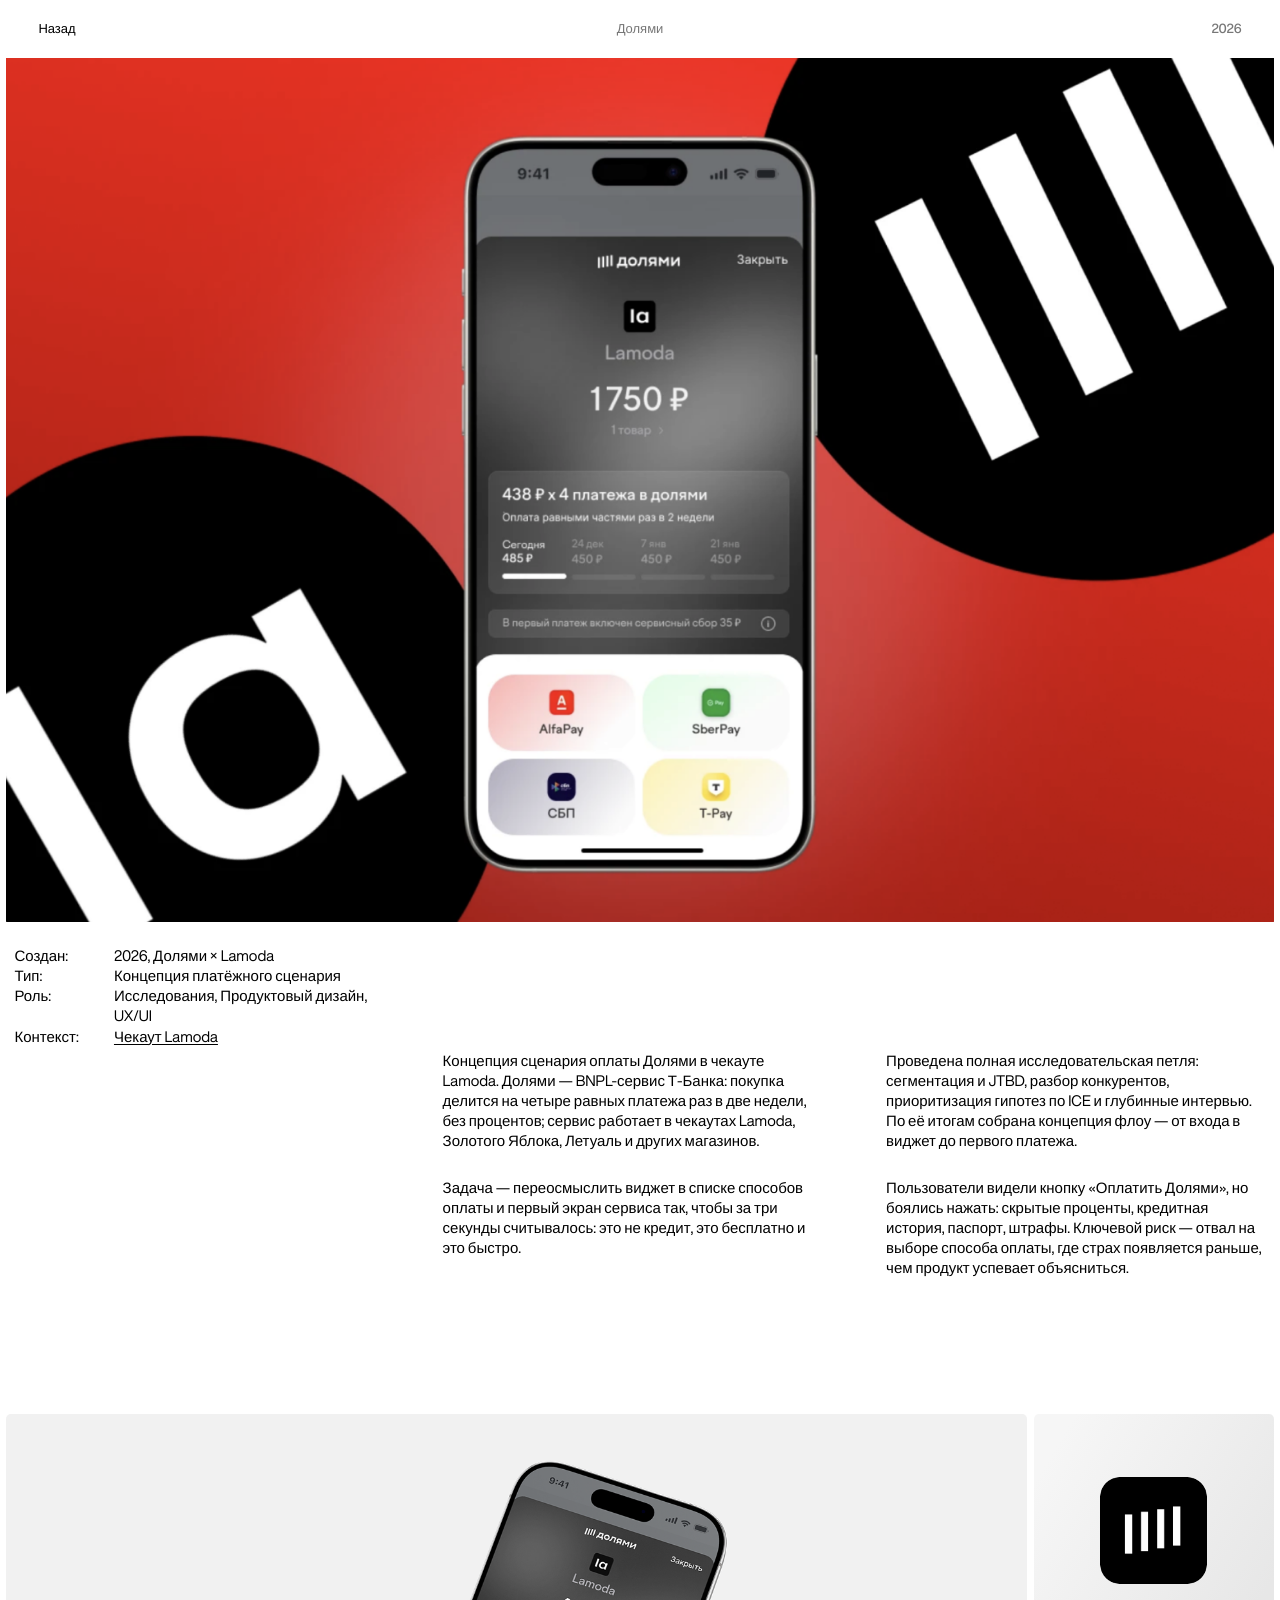
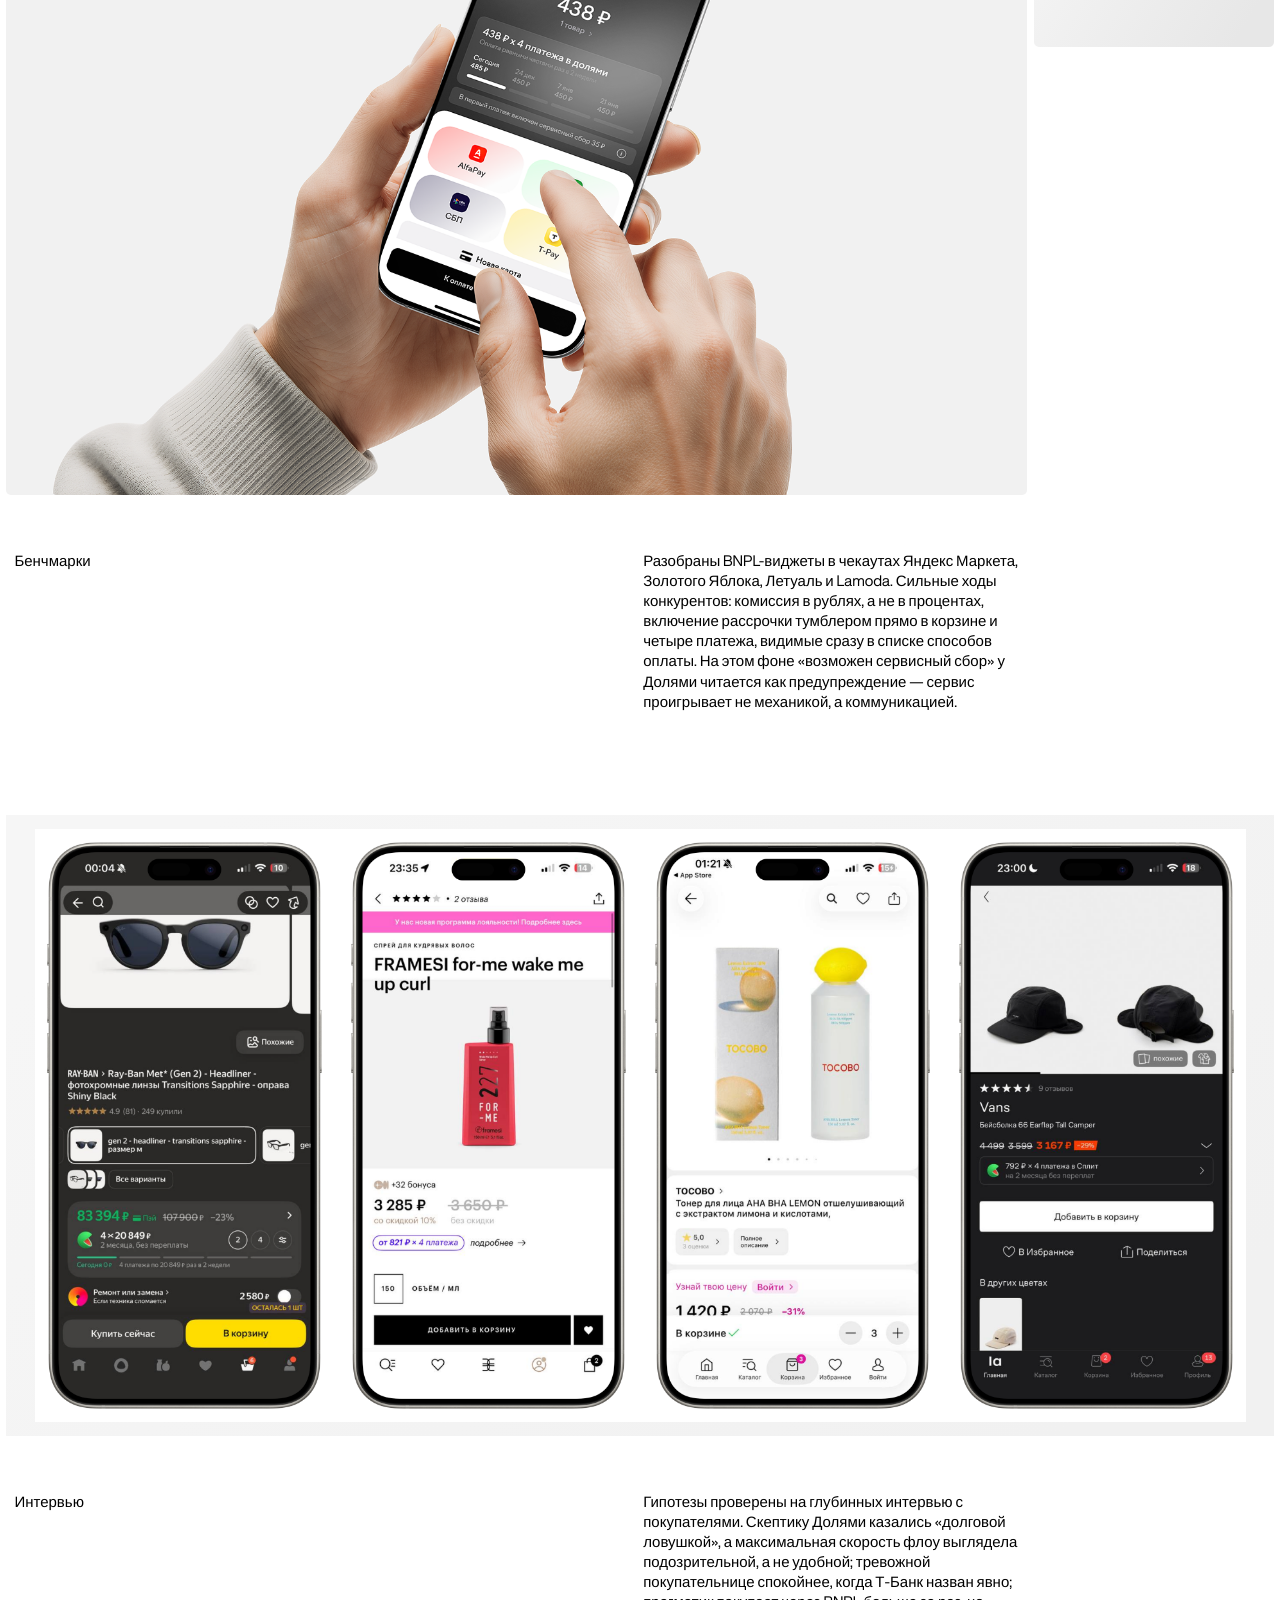
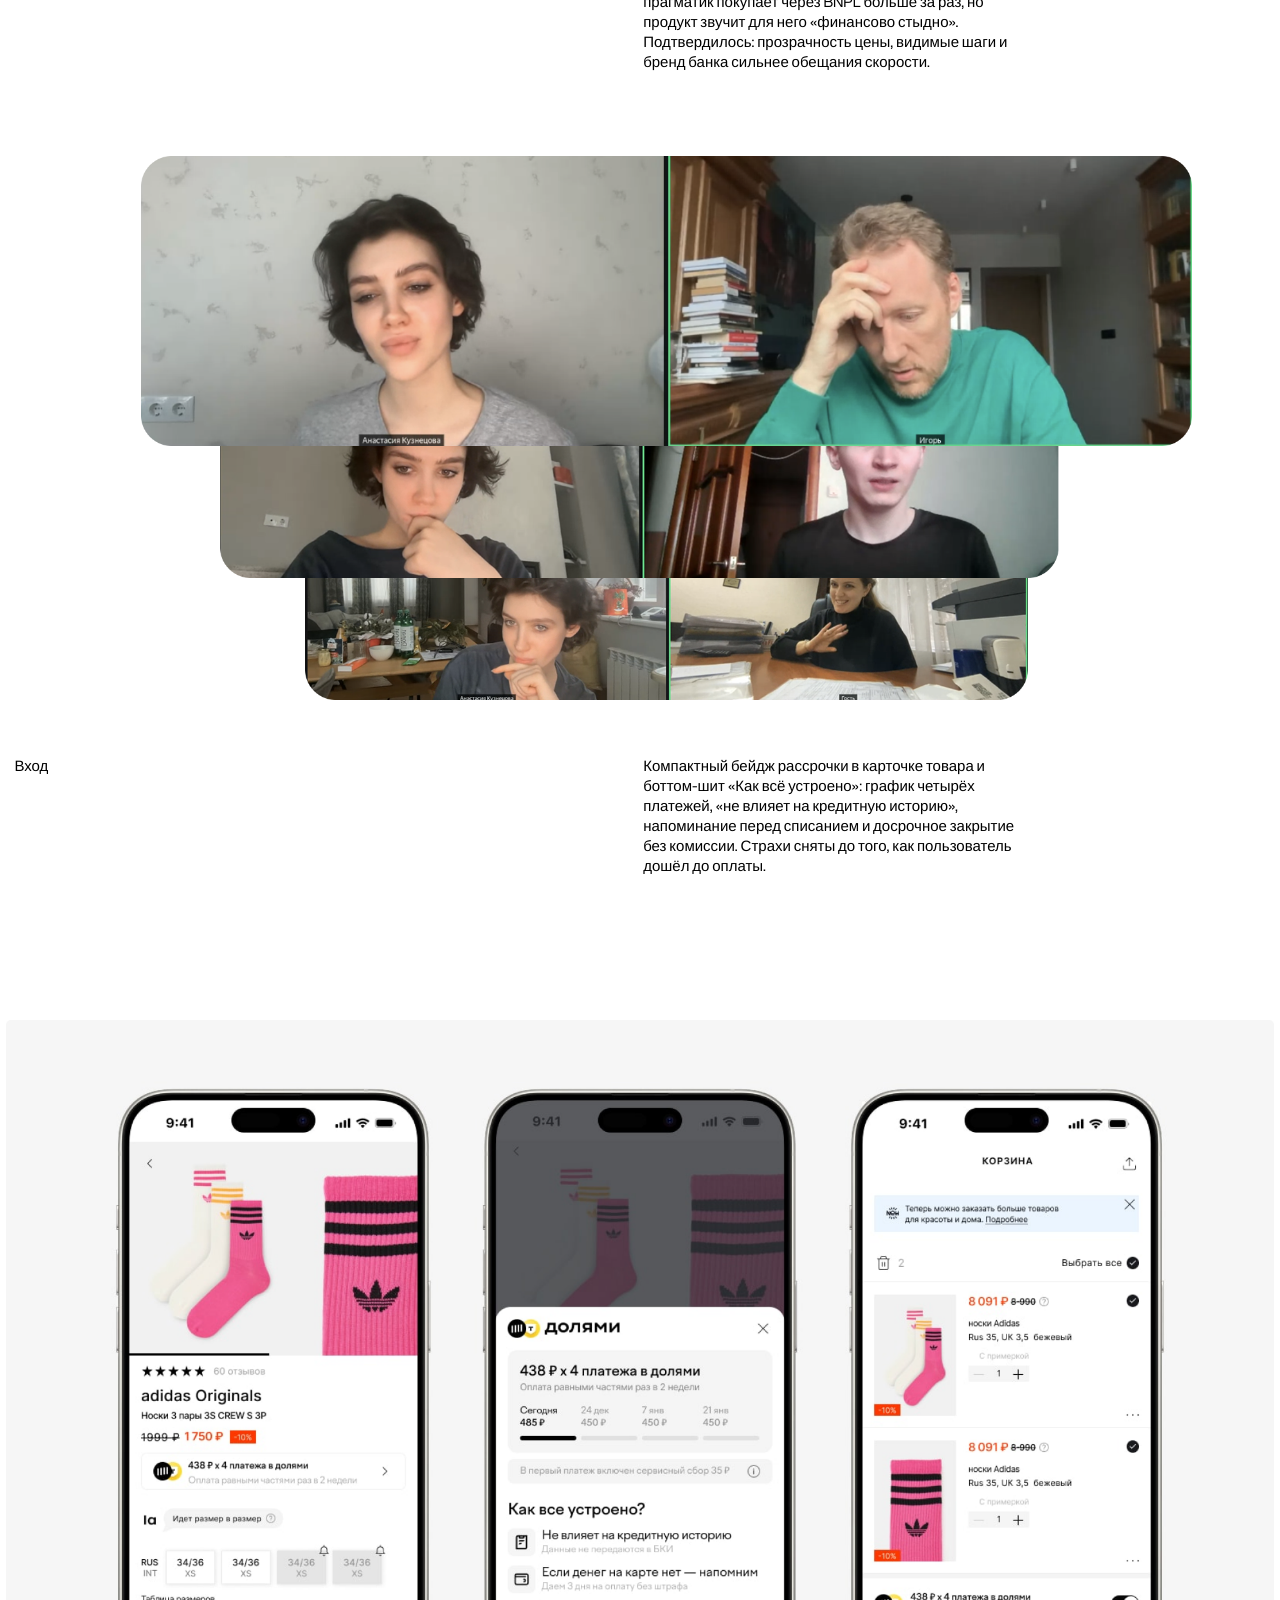
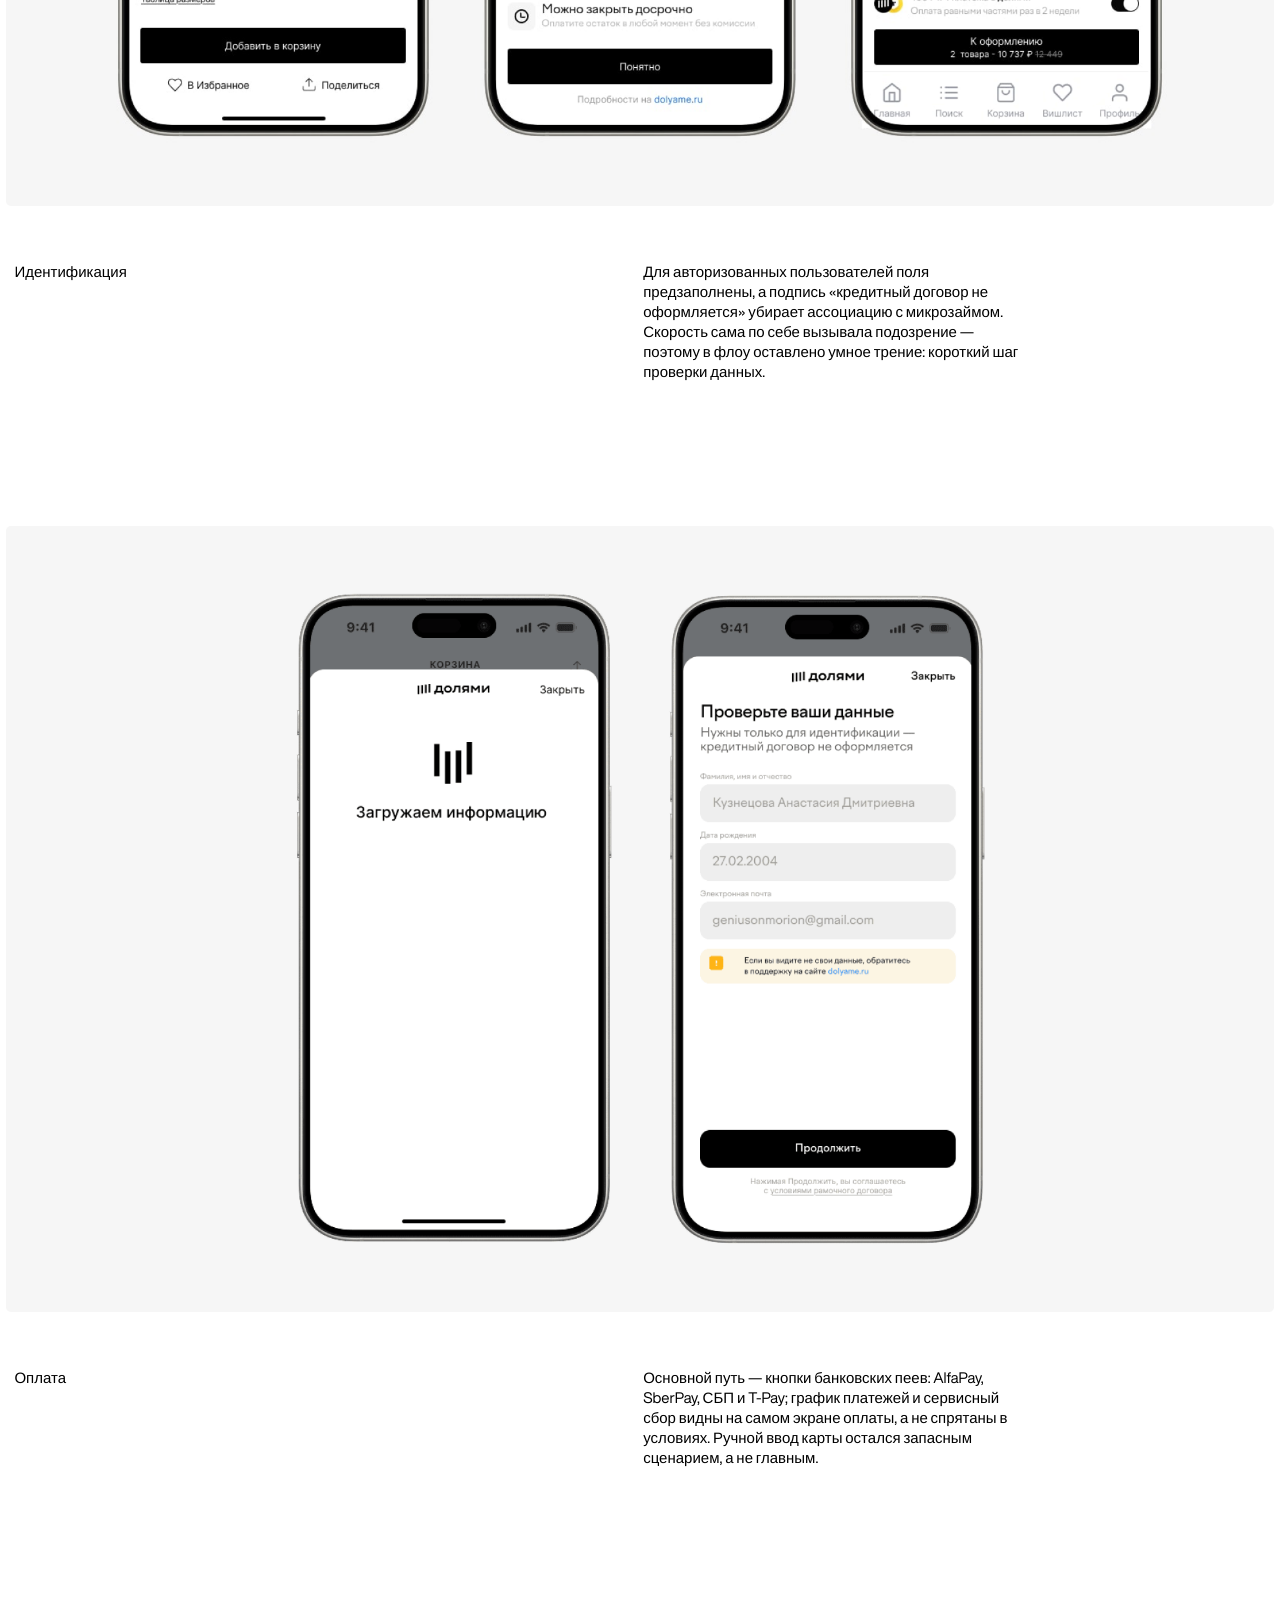
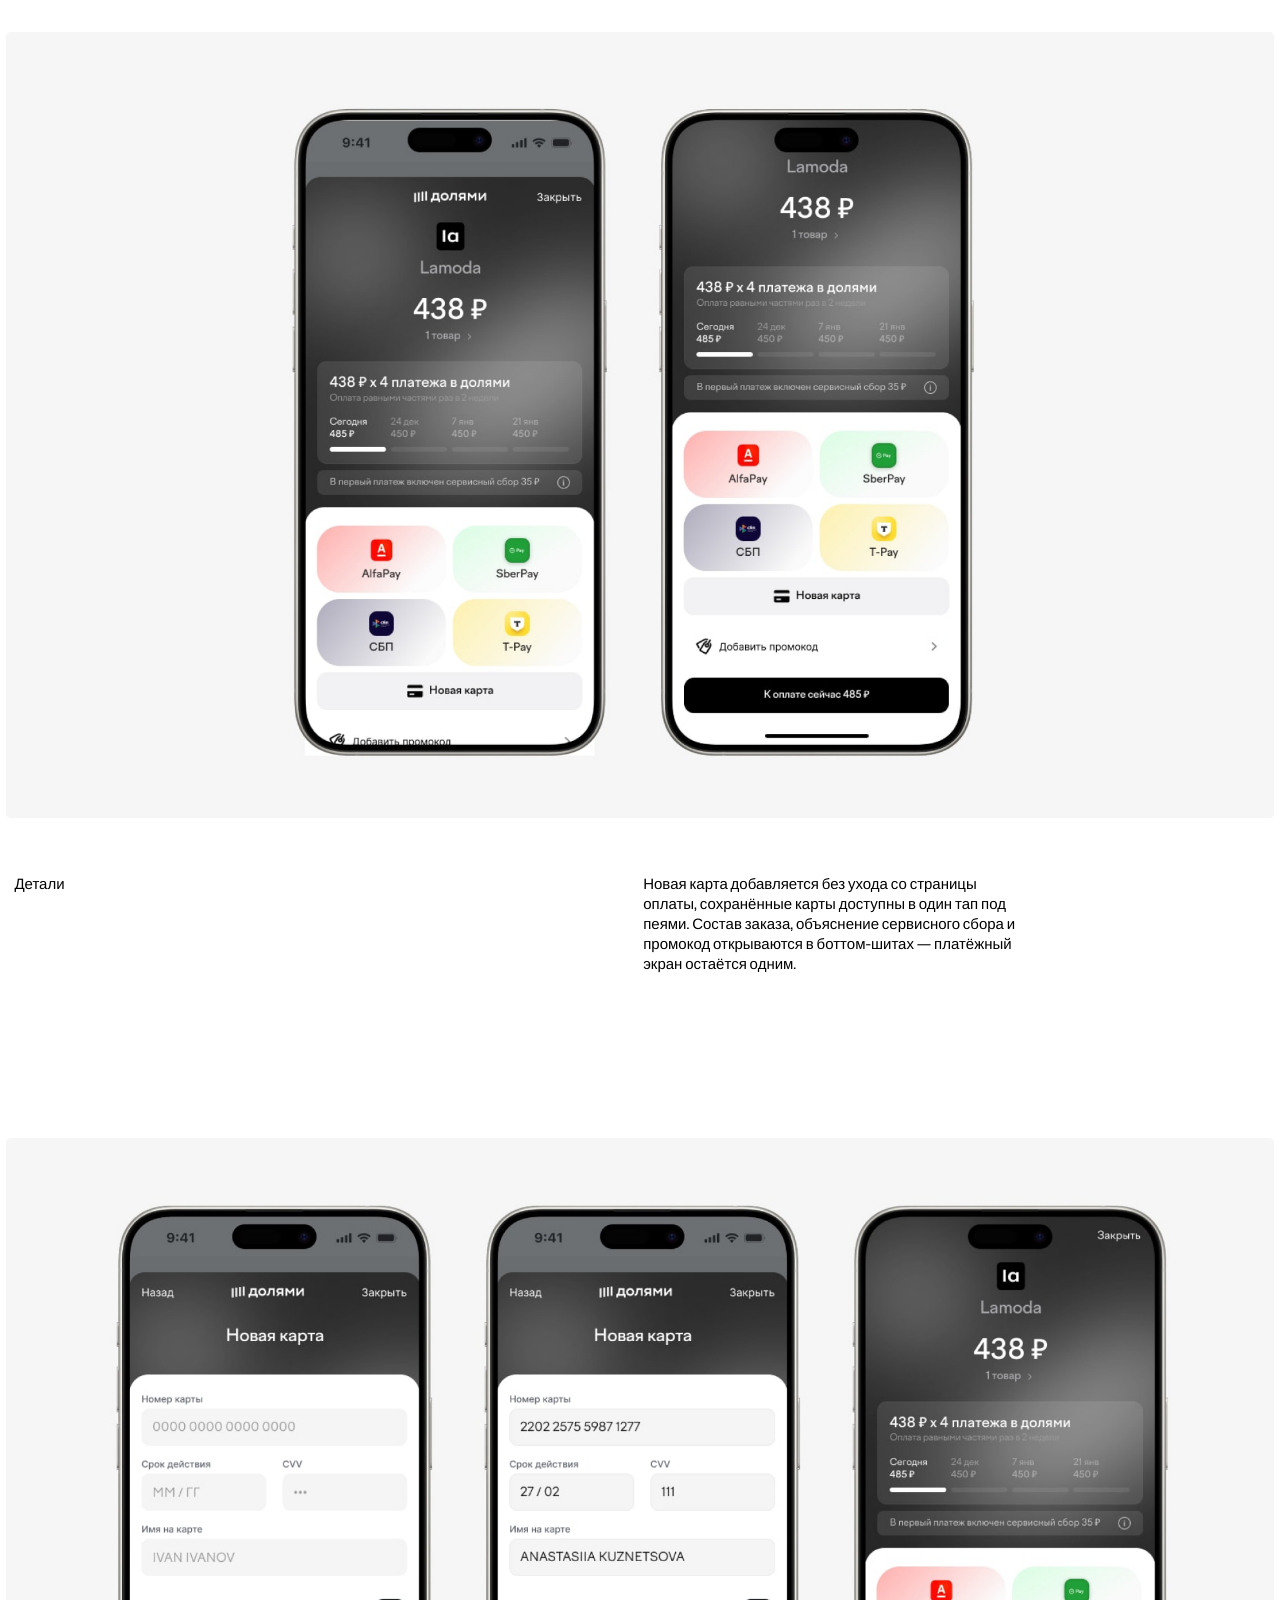
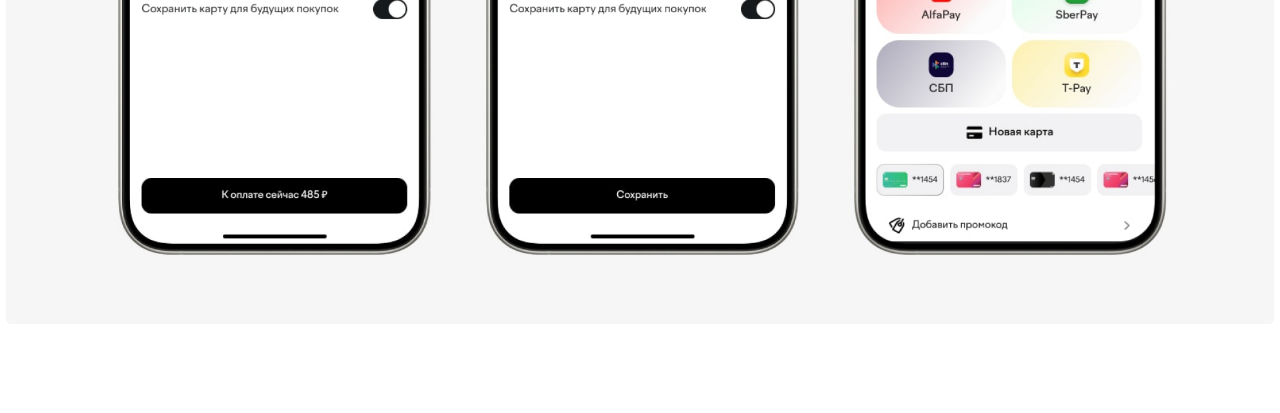
==== cases/dolyami/index.html @ 30868f35 "Add Dolyami x Lamoda case page BNPL payment-flow concept case: hero, intro with research fears, benc" ====
<!doctype html>
<html lang="ru">
  <head>
    <meta charset="UTF-8" />
    <meta name="viewport" content="width=device-width, initial-scale=1.0" />
    <script>
      if (window.self !== window.top) {
        document.documentElement.classList.add("case-embedded");
      }
    </script>
    <meta
      name="description"
      content="Кейс Долями × Lamoda: концепция BNPL-сценария оплаты — от виджета в чекауте до первого платежа."
    />
    <title>Долями - Анастасия Кузнецова</title>
    <link
      rel="icon"
      href="data:image/svg+xml,%3Csvg xmlns='http://www.w3.org/2000/svg' viewBox='0 0 64 64'%3E%3Crect width='64' height='64' rx='14' fill='%23161513'/%3E%3Cpath d='M20 18h24v6H30v8h12v6H30v8h15v6H20z' fill='%23fffaf2'/%3E%3C/svg%3E"
    />
    <link rel="stylesheet" href="../../styles.css?v=dolyami-case" />
  </head>
  <body class="case-page">
    <header class="case-page__header" aria-label="Навигация по кейсу">
      <a class="case-page__back" href="../../">Назад</a>
      <span>Долями</span>
      <span class="case-page__year">2026</span>
    </header>
    <main class="case-study">
      <figure class="case-study__hero case-study__hero--dolyami">
        <img
          src="../../assets/cases/dolyami/hero.png"
          alt="Обложка кейса Долями — экран оплаты Lamoda с графиком из четырёх платежей"
          decoding="async"
        />
      </figure>

      <section class="case-study__intro" aria-label="О проекте">
        <dl class="case-study__facts">
          <div><dt>Создан:</dt><dd>2026, Долями × Lamoda</dd></div>
          <div><dt>Тип:</dt><dd>Концепция платёжного сценария</dd></div>
          <div><dt>Роль:</dt><dd>Исследования, Продуктовый дизайн, UX/UI</dd></div>
          <div>
            <dt>Контекст:</dt>
            <dd>
              <span class="case-study__inline-link">Чекаут Lamoda</span>
            </dd>
          </div>
        </dl>
        <div class="case-study__intro-copy">
          <p>
            Концепция сценария оплаты Долями в чекауте Lamoda. Долями —
            BNPL-сервис Т-Банка: покупка делится на четыре равных платежа
            раз в две недели, без процентов; сервис работает в чекаутах
            Lamoda, Золотого Яблока, Летуаль и других магазинов.
          </p>
          <p>
            Задача — переосмыслить виджет в списке способов оплаты и первый
            экран сервиса так, чтобы за три секунды считывалось: это не
            кредит, это бесплатно и это быстро.
          </p>
        </div>
        <div class="case-study__intro-copy">
          <p>
            Проведена полная исследовательская петля: сегментация и JTBD,
            разбор конкурентов, приоритизация гипотез по ICE и глубинные
            интервью. По её итогам собрана концепция флоу — от входа в
            виджет до первого платежа.
          </p>
          <p>
            Пользователи видели кнопку «Оплатить Долями», но боялись нажать:
            скрытые проценты, кредитная история, паспорт, штрафы. Ключевой
            риск — отвал на выборе способа оплаты, где страх появляется
            раньше, чем продукт успевает объясниться.
          </p>
        </div>
      </section>

      <section class="case-study__product-showcase case-study__product-showcase--dolyami" aria-label="Виджет в использовании">
        <figure class="case-study__media case-study__media--hand-dolyami">
          <img
            src="../../assets/cases/dolyami/hand-mockup.png"
            alt="Виджет Долями на экране смартфона в руке"
            loading="lazy"
            decoding="async"
          />
        </figure>
        <figure class="case-study__app-tile-dolyami">
          <img
            src="../../assets/cases/dolyami/app-icon.png"
            alt="Иконка сервиса Долями"
            loading="lazy"
            decoding="async"
          />
        </figure>
      </section>

      <section class="case-study__process-section" aria-labelledby="benchmarks-title">
        <div class="case-study__process-copy">
          <h2 id="benchmarks-title">Бенчмарки</h2>
          <p>
            Разобраны BNPL-виджеты в чекаутах Яндекс Маркета, Золотого
            Яблока, Летуаль и Lamoda. Сильные ходы конкурентов: комиссия в
            рублях, а не в процентах, включение рассрочки тумблером прямо в
            корзине и четыре платежа, видимые сразу в списке способов
            оплаты. На этом фоне «возможен сервисный сбор» у Долями
            читается как предупреждение — сервис проигрывает не механикой,
            а коммуникацией.
          </p>
        </div>
        <figure class="case-study__benchmark-visual case-study__benchmark-visual--dolyami" aria-label="BNPL-виджеты Яндекс Маркета, Золотого Яблока, Летуаль и Lamoda">
          <img src="../../assets/cases/dolyami/benchmark-phones.png" alt="Четыре смартфона с BNPL-виджетами конкурентов" loading="lazy" decoding="async" />
        </figure>
      </section>

      <section class="case-study__process-section" aria-labelledby="interviews-title">
        <div class="case-study__process-copy">
          <h2 id="interviews-title">Интервью</h2>
          <p>
            Гипотезы проверены на глубинных интервью с покупателями.
            Скептику Долями казались «долговой ловушкой», а максимальная
            скорость флоу выглядела подозрительной, а не удобной; тревожной
            покупательнице спокойнее, когда Т-Банк назван явно; прагматик
            покупает через BNPL больше за раз, но продукт звучит для него
            «финансово стыдно». Подтвердилось: прозрачность цены, видимые
            шаги и бренд банка сильнее обещания скорости.
          </p>
        </div>
        <figure class="case-study__interview-collage" aria-label="Кадры интервью с респондентами">
          <img src="../../assets/cases/dolyami/interview-1.png" alt="Запись интервью с респондентом" loading="lazy" decoding="async" />
          <img src="../../assets/cases/dolyami/interview-2.png" alt="Запись интервью с респондентом" loading="lazy" decoding="async" />
          <img src="../../assets/cases/dolyami/interview-3.png" alt="Запись интервью с респондентом" loading="lazy" decoding="async" />
        </figure>
      </section>

      <section class="case-study__caption" aria-labelledby="entry-title">
        <h2 id="entry-title">Вход</h2>
        <p>
          Компактный бейдж рассрочки в карточке товара и боттом-шит «Как
          всё устроено»: график четырёх платежей, «не влияет на кредитную
          историю», напоминание перед списанием и досрочное закрытие без
          комиссии. Страхи сняты до того, как пользователь дошёл до оплаты.
        </p>
      </section>

      <figure class="case-study__media case-study__media--dolyami-panel">
        <img src="../../assets/cases/dolyami/screen-panel-1.png" alt="Карточка товара с бейджем Долями, боттом-шит с условиями и корзина с тумблером рассрочки" loading="lazy" decoding="async" />
      </figure>

      <section class="case-study__caption" aria-labelledby="identification-title">
        <h2 id="identification-title">Идентификация</h2>
        <p>
          Для авторизованных пользователей поля предзаполнены, а подпись
          «кредитный договор не оформляется» убирает ассоциацию с
          микрозаймом. Скорость сама по себе вызывала подозрение — поэтому
          в флоу оставлено умное трение: короткий шаг проверки данных.
        </p>
      </section>

      <figure class="case-study__media case-study__media--dolyami-panel">
        <img src="../../assets/cases/dolyami/screen-panel-2.png" alt="Экран загрузки и проверка данных с подписью «кредитный договор не оформляется»" loading="lazy" decoding="async" />
      </figure>

      <section class="case-study__caption" aria-labelledby="payment-title">
        <h2 id="payment-title">Оплата</h2>
        <p>
          Основной путь — кнопки банковских пеев: AlfaPay, SberPay, СБП и
          T-Pay; график платежей и сервисный сбор видны на самом экране
          оплаты, а не спрятаны в условиях. Ручной ввод карты остался
          запасным сценарием, а не главным.
        </p>
      </section>

      <figure class="case-study__media case-study__media--dolyami-panel">
        <img src="../../assets/cases/dolyami/screen-panel-3.png" alt="Экран оплаты Долями с графиком платежей и кнопками банковских пеев" loading="lazy" decoding="async" />
      </figure>

      <section class="case-study__caption" aria-labelledby="details-title">
        <h2 id="details-title">Детали</h2>
        <p>
          Новая карта добавляется без ухода со страницы оплаты, сохранённые
          карты доступны в один тап под пеями. Состав заказа, объяснение
          сервисного сбора и промокод открываются в боттом-шитах —
          платёжный экран остаётся одним.
        </p>
      </section>

      <figure class="case-study__media case-study__media--dolyami-panel">
        <img src="../../assets/cases/dolyami/screen-panel-4.png" alt="Форма новой карты и экран оплаты с сохранёнными картами" loading="lazy" decoding="async" />
      </figure>
    </main>
  </body>
</html>
---- styles.css ----
@font-face {
  font-family: "Helvetica Now Display";
  src:
    url("./fonts/helvetica-now/HelveticaNowDisplay-Regular.woff2") format("woff2"),
    url("./fonts/helvetica-now/HelveticaNowDisplay-Regular.woff") format("woff");
  font-weight: 400;
  font-style: normal;
  font-display: swap;
}

@font-face {
  font-family: "Helvetica Now Display";
  src:
    url("./fonts/helvetica-now/HelveticaNowDisplay-Medium.woff2") format("woff2"),
    url("./fonts/helvetica-now/HelveticaNowDisplay-Medium.woff") format("woff");
  font-weight: 500;
  font-style: normal;
  font-display: swap;
}

:root {
  color-scheme: light;
  --page: #fff;
  --paper: #ffffff;
  --ink: #000;
  --muted: #777;
  --quiet: #777;
  --line: #efefef;
  --line-strong: #ddd;
  --soft: #f3f3f3;
  --smoke: rgba(22, 21, 19, 0.08);
  --shadow: 0 24px 80px rgba(28, 25, 20, 0.1);
  --grid-left: clamp(292px, 31vw, 420px);
  --radius: 4px;
  --ease: cubic-bezier(0.25, 0.46, 0.45, 0.94);
  --spring: cubic-bezier(0.34, 1.56, 0.64, 1);
  --font-sans: "Helvetica Now Display", "Helvetica Neue", Helvetica, Arial, sans-serif;
  --font-intro: "Helvetica Now Display", "Helvetica Neue", Helvetica, Arial, sans-serif;
  font-family: var(--font-sans);
}

* {
  box-sizing: border-box;
}

html {
  min-height: 100%;
  width: 100%;
  overflow-x: hidden;
  scroll-behavior: smooth;
}

body {
  width: 100%;
  min-height: 100%;
  margin: 0;
  background: var(--page);
  color: var(--ink);
  font-family: inherit;
  font-size: 12px;
  font-weight: 400;
  line-height: 14px;
  letter-spacing: 0;
  text-rendering: geometricPrecision;
  -webkit-font-smoothing: antialiased;
  -moz-osx-font-smoothing: grayscale;
  overflow-x: hidden;
}

button,
a {
  font: inherit;
  letter-spacing: 0;
}

button {
  padding: 0;
  border: 0;
  background: none;
  color: inherit;
  cursor: pointer;
}

button:focus-visible,
a:focus-visible {
  outline: 2px solid rgba(22, 21, 19, 0.72);
  outline-offset: 3px;
}

a {
  color: inherit;
  text-decoration: none;
}

p,
h1,
h2,
h3 {
  margin: 0;
}

.case-page {
  --case-gap: clamp(4px, 0.5vw, 10px);
  --case-card-gap: clamp(6px, 0.75vw, 15px);
  --case-tight-gap: clamp(8px, 0.52vw, 10px);
  --case-feature-gap: clamp(18px, 1.42vw, 28px);
  --case-copy-width: clamp(360px, 29.65vw, 585px);
  --case-text-space: clamp(56px, 4.36vw, 86px);
  --case-text-min-height: clamp(320px, 21vw, 414px);
  min-height: 100vh;
  background: #fff;
  color: var(--ink);
  font-family: var(--font-sans);
  font-size: clamp(15px, 1.12vw, 22px);
  line-height: 1.34;
}

.case-page__header {
  min-height: 58px;
  display: grid;
  grid-template-columns: 1fr auto 1fr;
  align-items: center;
  position: relative;
  z-index: 5;
  padding: 16px clamp(16px, 3vw, 40px);
  background: rgba(255, 255, 255, 0.94);
  color: var(--muted);
  font-size: 13px;
  font-weight: 500;
}

.case-page__back {
  justify-self: start;
  color: var(--ink);
}

.case-page__back:hover {
  color: var(--muted);
}

.case-page__year {
  justify-self: end;
}

.case-embedded .case-page__header {
  display: none;
}

.case-study {
  width: min(100%, 1972px);
  display: grid;
  gap: 0;
  margin: 0 auto;
  padding: 0 var(--case-gap) clamp(72px, 7vw, 140px);
}

.case-study figure {
  min-width: 0;
  margin: 0;
}

.case-study img {
  width: 100%;
  display: block;
}

.case-study p {
  text-wrap: pretty;
}

.case-study h2 {
  text-wrap: balance;
}

.case-study__hero {
  aspect-ratio: 1972 / 1310;
  overflow: hidden;
  border-radius: 0;
  background: #eeeeed;
}

.case-study__hero img,
.case-study__hero video,
.case-study__media img,
.case-study__media video {
  width: 100%;
  height: 100%;
  display: block;
  object-fit: cover;
}

.case-study__intro {
  min-height: clamp(360px, 28.45vw, 561px);
  display: grid;
  grid-template-columns: minmax(320px, 1fr) repeat(2, minmax(0, var(--case-copy-width)));
  gap: clamp(34px, 5vw, 100px);
  padding: clamp(24px, 1.7vw, 34px) 8px 40px;
}

.case-study__facts {
  margin: 0;
}

.case-study__facts div {
  display: grid;
  grid-template-columns: minmax(76px, 0.72fr) minmax(0, 2.28fr);
  gap: 16px;
}

.case-study__facts dt,
.case-study__facts dd {
  margin: 0;
}

.case-study__inline-link {
  text-decoration: underline;
  text-decoration-thickness: 1px;
  text-underline-offset: 2px;
}

.case-study__intro-copy {
  width: 100%;
  max-width: var(--case-copy-width);
  display: grid;
  align-content: start;
  gap: 26px;
  padding-top: clamp(70px, 8.2vw, 162px);
}

.case-study__product-showcase {
  display: grid;
  grid-template-columns: minmax(0, 1433fr) minmax(240px, 508fr);
  align-items: start;
  gap: var(--case-gap);
  margin-top: clamp(56px, 7.5vw, 148px);
}

.case-study__media {
  overflow: hidden;
  background: #efefef;
}

.case-study__media--product {
  aspect-ratio: 1433 / 945;
  border-radius: 0;
}

.case-study__app-mark {
  aspect-ratio: 508 / 346;
  display: grid;
  place-items: center;
  position: relative;
  overflow: hidden;
  border-radius: 0;
  background: linear-gradient(131deg, #f6f6f6 11%, #e7e7e7 89%);
}

.case-study__app-mark video {
  width: 100%;
  height: 100%;
  display: block;
  position: absolute;
  inset: 0;
  object-fit: cover;
  object-position: center 49%;
}

.case-study__process-copy {
  min-height: var(--case-text-min-height);
  display: grid;
  grid-template-columns: repeat(4, minmax(0, 1fr));
  gap: var(--case-gap);
  padding: var(--case-text-space) 8px;
}

.case-study__process-section--discovery .case-study__process-copy {
  min-height: var(--case-text-min-height);
  padding-block: var(--case-text-space);
}

.case-study__process-copy h2,
.case-study__process-copy p {
  margin: 0;
  font-size: inherit;
  font-weight: 400;
  line-height: inherit;
}

.case-study__process-copy h2 {
  grid-column: 1;
}

.case-study__process-copy p {
  grid-column: 3 / 5;
  width: 100%;
  max-width: var(--case-copy-width);
  padding-top: 0;
}

.case-study__benchmark-visual,
.case-study__discovery-visual {
  aspect-ratio: 1952 / 1009;
  position: relative;
  overflow: hidden;
  border-radius: 0;
  background: linear-gradient(138.48deg, #f6f6f6 10.79%, #f1f1f1 89.21%);
}

.case-study__benchmark-row {
  width: 96.5164%;
  height: 91.3776%;
  display: grid;
  grid-template-columns: repeat(4, minmax(0, 1fr));
  gap: 0.4246%;
  position: absolute;
  top: 4.2616%;
  left: 1.7418%;
}

.case-study__benchmark-phone {
  min-width: 0;
  width: 100%;
  height: 100%;
}

.case-study__benchmark-phone img {
  width: 100%;
  height: 100%;
  display: block;
  object-fit: contain;
}

.case-study__discovery-tile {
  width: var(--tile-w);
  height: var(--tile-h);
  position: absolute;
  top: var(--tile-y);
  left: var(--tile-x);
  overflow: hidden;
  border-radius: 0;
  background: #fff;
}

.case-study__discovery-tile img {
  width: 100%;
  height: 100%;
  display: block;
  object-fit: cover;
}

.case-study__discovery-tile--crop-top img {
  object-position: center top;
}

.case-study__discovery-tile--crop-bottom img {
  object-position: center bottom;
}

.case-study__discovery-tile--listing-top img,
.case-study__discovery-tile--listing-middle img,
.case-study__discovery-tile--listing-bottom img {
  height: auto;
  position: absolute;
  left: 0;
}

.case-study__discovery-tile--listing-top img {
  top: -6.81%;
}

.case-study__discovery-tile--listing-middle img {
  top: -83.16%;
}

.case-study__discovery-tile--listing-bottom img {
  top: -272.21%;
}

.case-study__process-section--discovery + .case-study__story {
  margin-top: 0;
}

.case-study__story {
  min-height: var(--case-text-min-height);
  display: grid;
  grid-template-columns: minmax(0, 1fr) repeat(2, minmax(0, var(--case-copy-width)));
  gap: clamp(34px, 5vw, 100px);
  padding: var(--case-text-space) 8px;
}

.case-study__story h2,
.case-study__caption h2 {
  font-size: inherit;
  font-weight: 400;
  line-height: inherit;
}

.case-study__story p {
  width: 100%;
  max-width: var(--case-copy-width);
  padding-top: 0;
}

.case-study__main-motion {
  aspect-ratio: 1952 / 1060;
  position: relative;
  overflow: hidden;
  border-radius: 0;
  background: linear-gradient(137.08deg, #f7f7f7 10.79%, #eaeaea 89.21%);
}

.case-study__main-motion video {
  width: 69.672%;
  height: 100%;
  display: block;
  position: absolute;
  top: 0;
  left: 50%;
  object-fit: cover;
  object-position: center;
  transform: translateX(-50%);
}

.case-study__main-motion + .case-study__screen-grid {
  margin-top: var(--case-tight-gap);
}

.case-study__screen-grid {
  display: grid;
  grid-template-columns: repeat(3, minmax(0, 1fr));
  gap: var(--case-card-gap);
}

.case-study__screen-card {
  aspect-ratio: 711 / 1109;
  display: grid;
  place-items: center;
  overflow: hidden;
  border-radius: 0;
  background: linear-gradient(110deg, #f6f6f6 11%, #e7e7e7 89%);
}

.case-study__screen-grid--compact .case-study__screen-card {
  aspect-ratio: 711 / 1109;
}

.case-study__screen-card img {
  width: 100%;
  height: 100%;
  object-fit: cover;
}

.case-study__caption {
  min-height: var(--case-text-min-height);
  display: grid;
  grid-template-columns: repeat(4, minmax(0, 1fr));
  gap: var(--case-gap);
  padding: var(--case-text-space) 8px;
}

.case-study__caption h2 {
  grid-column: 1;
}

.case-study__caption p {
  grid-column: 3 / 5;
  align-self: start;
  width: 100%;
  max-width: var(--case-copy-width);
}

.case-study__caption-copy {
  grid-column: 3 / 5;
  align-self: start;
  width: 100%;
  max-width: var(--case-copy-width);
}

.case-study__caption-copy p + p {
  margin-top: 1em;
}

.case-study__split {
  display: grid;
  gap: var(--case-gap);
  align-items: start;
}

.case-study__split--catalog {
  grid-template-columns: minmax(0, 1252fr) minmax(0, 690fr);
}

.case-study__media--navigation {
  aspect-ratio: 1252 / 1246;
}

.case-study__media--portrait {
  aspect-ratio: 690 / 966;
}

.case-study__editorial {
  display: grid;
  grid-template-columns: minmax(0, calc((200% - var(--case-card-gap)) / 3)) minmax(260px, 1fr);
  gap: var(--case-gap);
  align-items: start;
}

.case-study__media--editorial {
  aspect-ratio: 1295 / 810;
}

.case-study__editorial p {
  width: 100%;
  max-width: var(--case-copy-width);
  margin: var(--case-text-space) auto 0;
}

.case-study__media--checkout {
  aspect-ratio: 1952 / 1220;
  background: #efefef;
}

.case-study__media--checkout img {
  object-fit: contain;
  object-position: center bottom;
  padding: clamp(12px, 1.5vw, 30px) 0 0;
}

.case-study__editorial + .case-study__screen-grid {
  margin-top: var(--case-feature-gap);
}

.case-study__media--checkout + .case-study__screen-grid {
  margin-top: var(--case-tight-gap);
}

.case-study__split--research {
  grid-template-columns: minmax(0, 1349fr) minmax(0, 588fr);
}

.case-study__media--research {
  aspect-ratio: 1349 / 1261;
}

.case-study__media--ring {
  aspect-ratio: 588 / 824;
}

.case-study__media--final-photo {
  aspect-ratio: 1952 / 1105;
  border-radius: 0;
}

.case-study__media--final-photo img {
  object-fit: cover;
}

.sber-case__motion {
  aspect-ratio: 1972 / 1110;
  position: relative;
  overflow: hidden;
  background: #000;
}

.sber-case__background {
  width: 100%;
  height: 100%;
  display: block;
  position: absolute;
  inset: 0;
  object-fit: cover;
  background: #000;
}

.sber-case__interface {
  width: 62.88%;
  height: 63.064%;
  display: block;
  position: absolute;
  top: 18.468%;
  left: 18.56%;
  object-fit: cover;
  background: #000;
}

.sber-case .case-study__caption h1 {
  grid-column: 1;
  font-size: inherit;
  font-weight: 400;
  line-height: inherit;
}

.case-study__outro {
  min-height: clamp(600px, 52vw, 1027px);
  display: grid;
  grid-template-columns: repeat(4, minmax(0, 1fr));
  gap: var(--case-gap);
  align-content: start;
  padding: clamp(44px, 4vw, 80px) 8px 80px;
}

.case-study__outro h2 {
  grid-column: 1 / span 2;
  max-width: 1100px;
  font-size: clamp(40px, 4.35vw, 86px);
  font-weight: 400;
  line-height: 1.02;
}

.case-study__outro-copy {
  grid-column: 3;
  width: 100%;
  max-width: var(--case-copy-width);
  display: grid;
  gap: 28px;
  margin-top: clamp(90px, 12vw, 236px);
}

.case-study__outro > p {
  grid-column: 4;
  margin-top: clamp(90px, 12vw, 236px);
}

.profile {
  position: fixed;
  inset: 0 auto 0 0;
  z-index: 2;
  width: var(--grid-left);
  padding: clamp(36px, 7vh, 72px) clamp(28px, 6.2vw, 88px);
  background: linear-gradient(90deg, rgba(255, 255, 255, 0.78), rgba(255, 255, 255, 0.16));
  font-family: -apple-system, BlinkMacSystemFont, sans-serif;
  letter-spacing: -0.01em;
  overflow-x: hidden;
}

.profile__inner {
  max-width: 244px;
  min-height: 100%;
  display: flex;
  flex-direction: column;
}

.line-note {
  width: max-content;
  max-width: 220px;
  margin-bottom: clamp(34px, 8vh, 62px);
  color: var(--muted);
  font-size: 12px;
  font-weight: 400;
  line-height: 1.55;
}

h1 {
  display: grid;
  gap: 0;
  color: var(--ink);
  font-size: 28px;
  font-weight: 600;
  letter-spacing: -0.035em;
  line-height: 1.15;
}

.bio {
  min-width: 0;
  display: grid;
  gap: 22px;
  margin-top: 34px;
  color: var(--muted);
  font-size: 12px;
  font-weight: 400;
  letter-spacing: -0.01em;
  line-height: 1.55;
}

.bio p {
  min-width: 0;
  overflow-wrap: break-word;
}

.bio p:first-child {
  color: #5f5b54;
}

.socials {
  display: grid;
  justify-items: start;
  gap: 10px;
  margin-top: auto;
  padding-top: 44px;
}

.socials a {
  min-height: 38px;
  display: inline-flex;
  align-items: center;
  gap: 0;
  padding: 0 15px;
  border: 0;
  border-radius: 999px;
  background: rgba(255, 255, 255, 0.74);
  color: #24221f;
  font-size: 13px;
  font-weight: 500;
  letter-spacing: -0.01em;
  box-shadow: none;
  transition:
    transform 180ms ease,
    background 180ms ease;
}

.socials a:hover {
  transform: translateY(-1px);
  background: #fff;
}

.icon {
  display: none;
}

.contact {
  display: flex;
  align-items: center;
  gap: 8px;
  margin-top: 25px;
  color: var(--muted);
  font-size: 12px;
  font-weight: 400;
  letter-spacing: -0.01em;
}

.contact a {
  min-width: 0;
  overflow: hidden;
  text-overflow: ellipsis;
}

.copy-email {
  width: 30px;
  height: 30px;
  display: grid;
  place-items: center;
  position: relative;
  flex: 0 0 auto;
  border-radius: 8px;
  background: transparent;
  color: var(--muted);
}

.copy-email:hover {
  background: rgba(255, 255, 255, 0.78);
}

.copy-icon,
.copy-icon::after {
  width: 12px;
  height: 12px;
  display: block;
  border: 1px solid currentColor;
  border-radius: 3px;
}

.copy-icon {
  position: relative;
}

.copy-icon::after {
  content: "";
  position: absolute;
  right: -4px;
  bottom: -4px;
  background: var(--page);
}

.copy-label {
  width: max-content;
  position: absolute;
  left: 50%;
  bottom: calc(100% + 6px);
  padding: 4px 7px;
  border: 1px solid var(--line);
  border-radius: 6px;
  background: #fff;
  color: var(--ink);
  font-size: 10px;
  opacity: 0;
  transform: translate(-50%, 4px);
  transition:
    opacity 160ms ease,
    transform 160ms ease;
}

.copy-email.is-copied .copy-label,
.copy-email:hover .copy-label {
  opacity: 1;
  transform: translate(-50%, 0);
}

.copyright {
  margin-top: 14px;
  color: var(--quiet);
  font-size: 12px;
  font-weight: 400;
  letter-spacing: -0.01em;
}

.work {
  position: relative;
  z-index: 1;
  width: calc(100% - var(--grid-left));
  margin-left: var(--grid-left);
  padding: 8px 8px 96px;
  overflow-x: hidden;
}

.work__header {
  height: 54px;
  display: flex;
  align-items: start;
}

.work__header p {
  color: #34312d;
  font-size: 12px;
}

.view-switch {
  display: inline-flex;
  align-items: flex-start;
  gap: 24px;
  color: var(--ink);
  font-family: -apple-system, BlinkMacSystemFont, sans-serif;
}

.view-switch__button {
  position: relative;
  padding: 0 0 8px;
  background: transparent;
  color: #8a877f;
  font-size: 14px;
  font-weight: 500;
  letter-spacing: -0.01em;
  line-height: 1;
}

.view-switch__button::after {
  content: none;
}

.view-switch__button.is-active::after {
  opacity: 1;
  transform: scaleX(1);
}

.view-switch__button.is-active {
  color: var(--ink);
}

.view-panel[hidden] {
  display: none !important;
}

.case-list {
  display: grid;
  grid-template-columns: repeat(2, minmax(0, 1fr));
  gap: 8px;
}

.work-card {
  display: grid;
  gap: 18px;
  text-align: left;
  background: transparent;
  color: var(--ink);
}

.work-card:nth-child(odd) {
  transform: translateY(-4px);
}

.work-card:nth-child(even) {
  transform: translateY(34px);
}

.work-card:focus-visible {
  outline: 2px solid #1e1c18;
  outline-offset: 8px;
}

.work-card__meta {
  min-height: 48px;
  display: flex;
  justify-content: space-between;
  gap: 18px;
  padding-inline: 14px;
}

.work-card__meta h3 {
  max-width: 240px;
  font-size: 13px;
  font-weight: 620;
  line-height: 1.22;
}

.work-card__meta span {
  color: var(--quiet);
  font-size: 12px;
  white-space: nowrap;
}

.case-card {
  min-width: 0;
  display: grid;
  gap: 12px;
  padding: 0;
  border: 0;
  background: transparent;
  color: var(--ink);
  text-align: left;
}

.case-card:focus-visible {
  border-radius: 10px;
  outline: 2px solid rgba(22, 21, 19, 0.38);
  outline-offset: 8px;
}

.case-card__meta {
  min-height: 42px;
  display: flex;
  align-items: start;
  justify-content: space-between;
  gap: 18px;
  padding-inline: 2px;
}

.case-card__meta h3 {
  max-width: 240px;
  color: var(--ink);
  font-size: 14px;
  font-weight: 680;
  line-height: 1.15;
}

.case-card__meta p {
  margin-top: 4px;
  color: var(--muted);
  font-size: 12px;
}

.case-card__meta span {
  color: var(--quiet);
  font-size: 12px;
  white-space: nowrap;
}

.case-cover {
  width: 100%;
  height: min(calc((100vw - var(--grid-left) - 142px) * 0.6196), calc(100vh - 250px));
  min-height: 420px;
  margin: 0;
  position: relative;
  overflow: hidden;
  border: 0;
  border-radius: 8px;
  background: #f1f0ed;
  box-shadow: none;
  transition:
    transform 220ms ease,
    border-color 220ms ease,
    filter 220ms ease;
}

.case-cover img,
.case-cover video {
  width: 100%;
  height: 100%;
  display: block;
  object-fit: cover;
}

.case-card:hover .case-cover {
  transform: translateY(-5px);
  box-shadow: none;
  filter: saturate(1.02) contrast(1.01);
}

.case {
  --case-radius: var(--radius);
  position: relative;
  display: flex;
  flex-direction: column;
  overflow: visible;
  border-radius: var(--case-radius);
  background: transparent;
  cursor: pointer;
}

.case:first-child {
  grid-column: 1 / -1;
}

.case:focus-visible {
  outline: 1px solid currentColor;
  outline-offset: 5px;
}

.case .gallery {
  width: 100%;
  height: auto;
  min-height: 0;
  aspect-ratio: 1904 / 1292;
  position: relative;
  overflow: hidden;
  border: 0;
  border-radius: 12px;
  outline: 0;
  background: transparent;
  box-shadow: none;
  transition: filter 260ms ease;
}

.case:not(:first-child) .gallery {
  aspect-ratio: 952 / 1292;
}

.gallery-track {
  width: 100%;
  height: 100%;
  display: flex;
  transition: transform 420ms cubic-bezier(0.65, 0.05, 0.36, 1);
  will-change: transform;
}

.slide {
  position: relative;
  flex: 0 0 100%;
  height: 100%;
  overflow: hidden;
  background: #ddd;
}

.slide img,
.slide video {
  position: absolute;
  inset: 0;
  width: 100%;
  height: 100%;
  display: block;
  object-fit: cover;
}

.sber-cover-media {
  position: absolute;
  inset: 0;
  overflow: hidden;
  background: #000;
}

.sber-cover-media > .sber-cover-media__background {
  width: 100%;
  height: 100%;
  display: block;
  position: absolute;
  inset: 0;
  object-fit: cover;
}

.sber-cover-media__stage {
  width: 100%;
  aspect-ratio: 1972 / 1110;
  position: absolute;
  top: 50%;
  left: 0;
  transform: translateY(-50%);
}

.sber-cover-media__stage > .sber-cover-media__interface {
  width: 62.88%;
  height: 63.064%;
  display: block;
  position: absolute;
  top: 18.468%;
  right: auto;
  bottom: auto;
  left: 18.56%;
  object-fit: cover;
  background: #000;
}

.case:first-of-type .slide img,
.case:first-of-type .slide video {
  height: calc(100% + 2px);
}

.case[data-tint="a"] .slide {
  background-image: linear-gradient(135deg, #b89a6b, #4a3a28);
}

.case[data-tint="b"] .slide {
  background-image: linear-gradient(135deg, #8ab0cf, #2a3b55);
}

.case[data-tint="e"] .slide {
  background-image: linear-gradient(135deg, #d9d4c4, #6a665b);
}

.case[data-tint="f"] .slide {
  background-image: linear-gradient(135deg, #a0b0c0, #2a3640);
}

.case-meta {
  position: relative;
  z-index: 1;
  overflow: hidden;
  border-radius: 0 0 var(--case-radius) var(--case-radius);
  background: var(--page);
  padding: 6px 0 0;
}

.case-caption {
  display: none;
  grid-template-columns: minmax(0, 1fr) minmax(0, 1fr);
  gap: 16px;
  position: absolute;
  inset: 0 0 auto;
  z-index: 2;
  align-items: start;
  padding: 14px 18px;
  border-top: 0;
  border-bottom: 0;
  color: var(--ink);
  font-family: -apple-system, BlinkMacSystemFont, sans-serif;
  text-decoration: none;
  pointer-events: none;
}

.case-caption__label {
  color: inherit;
  justify-self: start;
  font-size: 16px;
  font-weight: 560;
  letter-spacing: -0.02em;
  line-height: 1.05;
}

.case-caption__text {
  justify-self: end;
  min-width: 0;
  overflow: visible;
  color: inherit;
  opacity: 0.72;
  font-size: 16px;
  font-weight: 500;
  letter-spacing: -0.01em;
  line-height: 1.05;
  text-align: right;
  text-overflow: clip;
  white-space: normal;
}

.case-caption__arrow {
  display: none;
}

.case:hover .gallery {
  filter: saturate(1.03) contrast(1.01);
}

.grid-case,
.accordion-container {
  display: grid;
  grid-template-columns: repeat(12, 1fr);
  column-gap: 8px;
  padding: 0 12px;
}

.top-bar {
  align-items: start;
  padding-top: 2px;
}

.top-bar.grid-case {
  font-family: var(--font-intro);
}

.top-bar .arrows {
  grid-column: 1 / span 2;
  display: flex;
  align-items: center;
  gap: 8px;
  margin-left: -12px;
}

.arrow,
.read-more {
  width: 22px;
  height: 22px;
  display: inline-flex;
  align-items: center;
  justify-content: center;
  border-radius: var(--radius);
  background: #e9e9e9;
  color: #1a1a1a;
  -webkit-backdrop-filter: blur(23px);
  backdrop-filter: blur(23px);
  transition: background 180ms ease, opacity 180ms ease;
}

.arrow:hover,
.read-more:hover {
  background: #ddd;
}

.arrow svg {
  width: 10px;
  height: 10px;
}

.top-bar .title-and-client {
  grid-column: 3 / span 4;
  display: flex;
  flex-direction: column;
}

.title-and-client .title {
  color: var(--ink);
  font-size: inherit;
  font-weight: 400;
  line-height: inherit;
  white-space: nowrap;
}

.title-and-client .faded {
  margin-top: 0;
  color: var(--muted);
  font-family: var(--font-sans);
  font-size: inherit;
  line-height: inherit;
}

.top-bar .category {
  grid-column: 7 / span 3;
  color: var(--ink);
  font-size: inherit;
  line-height: inherit;
}

.top-bar .year {
  grid-column: 10 / span 3;
  margin-right: -12px;
  color: var(--ink);
  font-size: inherit;
  line-height: inherit;
  text-align: right;
  white-space: nowrap;
}

.accordion-container {
  position: relative;
  padding-top: 0;
}

.accordion {
  grid-column: 3 / span 8;
  overflow: visible;
}

.accordion .content {
  height: 0;
  overflow: hidden;
  transition: height 260ms ease;
}

.accordion .description {
  padding: 0 8px 16px 0;
  color: var(--ink);
  font-size: inherit;
  line-height: inherit;
  column-count: 2;
  column-gap: 16px;
  column-fill: balance;
}

.read-more {
  position: relative;
  grid-column: 3;
  margin: 8px 0 0 -2px;
  overflow: visible;
  color: transparent;
  font-size: 0;
}

.read-more .line {
  position: absolute;
  width: 12px;
  height: 1px;
  background: #1a1a1a;
  transition: transform 220ms ease;
}

.read-more .line:nth-child(2) {
  transform: rotate(90deg);
}

.read-more[aria-expanded="true"] .line:nth-child(2) {
  transform: rotate(0deg);
}

.phone-shell {
  width: min(100%, 342px);
  aspect-ratio: 342 / 608;
  position: relative;
  justify-self: center;
  overflow: hidden;
  border: 1px solid #ebe8e2;
  border-radius: 42px;
  background:
    linear-gradient(180deg, #fff 0%, #faf9f7 100%);
  box-shadow:
    0 22px 70px rgba(31, 27, 20, 0.08),
    inset 0 1px 0 rgba(255, 255, 255, 0.9);
  transition:
    transform 220ms ease,
    box-shadow 220ms ease,
    border-color 220ms ease;
}

.work-card:hover .phone-shell {
  transform: translateY(-5px) scale(1.01);
  border-color: #ded9cf;
  box-shadow:
    0 30px 94px rgba(31, 27, 20, 0.12),
    inset 0 1px 0 rgba(255, 255, 255, 0.9);
}

.phone-screen {
  position: absolute;
  inset: 56px 42px;
  overflow: hidden;
  border: 1px solid #dcd7cf;
  border-radius: 34px;
  background: #f8f7f4;
  box-shadow:
    0 18px 48px rgba(22, 21, 19, 0.08),
    inset 0 0 0 8px #11100f;
}

.phone-screen::before {
  content: "";
  position: absolute;
  top: 12px;
  left: 50%;
  z-index: 8;
  width: 78px;
  height: 22px;
  transform: translateX(-50%);
  border-radius: 999px;
  background: #080807;
}

.mock {
  position: absolute;
  inset: 12px;
  overflow: hidden;
  border-radius: 26px;
  background: var(--mock-bg, #f7f6f2);
}

.mock::after {
  content: "";
  position: absolute;
  inset: 0;
  pointer-events: none;
  background: linear-gradient(180deg, rgba(255, 255, 255, 0.16), transparent 28%);
}

.mock__time {
  position: absolute;
  top: 20px;
  left: 18px;
  z-index: 4;
  font-size: 10px;
  font-weight: 760;
}

.mock__status {
  position: absolute;
  top: 20px;
  right: 18px;
  z-index: 4;
  display: flex;
  gap: 4px;
}

.mock__status span {
  width: 8px;
  height: 5px;
  border-radius: 2px;
  background: currentColor;
  opacity: 0.72;
}

.screen-art {
  position: absolute;
  inset: 54px 16px 18px;
}

.chip {
  display: inline-flex;
  align-items: center;
  justify-content: center;
  min-height: 26px;
  padding: 0 12px;
  border: 1px solid rgba(22, 21, 19, 0.08);
  border-radius: 999px;
  background: rgba(255, 255, 255, 0.78);
  font-size: 10px;
  font-weight: 680;
}

.panel {
  border: 1px solid rgba(22, 21, 19, 0.08);
  border-radius: 8px;
  background: rgba(255, 255, 255, 0.78);
  box-shadow: 0 12px 28px rgba(22, 21, 19, 0.08);
}

.burn {
  --mock-bg: radial-gradient(circle at 50% 70%, #49241d 0, #1d1716 40%, #0b0a09 100%);
  color: #fff8ef;
}

.burn .screen-art {
  display: grid;
  align-content: end;
  gap: 18px;
}

.burn .flame {
  width: 92px;
  height: 118px;
  justify-self: center;
  border-radius: 48% 48% 52% 52%;
  background:
    radial-gradient(circle at 50% 78%, #fff8cf 0 12px, transparent 13px),
    radial-gradient(circle at 58% 50%, #f4a55f 0 25px, transparent 26px),
    linear-gradient(160deg, #e14f35, #6c211a);
  filter: blur(0.1px) drop-shadow(0 18px 38px rgba(224, 70, 44, 0.34));
  animation: floaty 3.4s ease-in-out infinite;
}

.burn .input-row {
  display: grid;
  gap: 8px;
  padding: 12px;
  color: #1e1915;
}

.movie {
  --mock-bg: linear-gradient(180deg, #141515, #070707);
  color: #f7f2ec;
}

.movie .screen-art {
  display: grid;
  grid-template-columns: repeat(3, 62%);
  align-items: center;
  gap: 10px;
  transform: translateX(-54px);
  animation: drift 7s ease-in-out infinite alternate;
}

.poster {
  height: 265px;
  border-radius: 8px;
  background:
    linear-gradient(180deg, transparent, rgba(0, 0, 0, 0.48)),
    var(--poster, linear-gradient(160deg, #d9d1c7, #534c46));
  box-shadow: 0 20px 38px rgba(0, 0, 0, 0.42);
}

.home .screen-art {
  display: grid;
  grid-template-rows: auto auto 1fr;
  gap: 14px;
}

.search {
  height: 38px;
  display: grid;
  place-items: center;
  color: #9b968e;
}

.tabs {
  display: grid;
  grid-template-columns: repeat(3, 1fr);
  gap: 8px;
}

.listing-grid {
  display: grid;
  grid-template-columns: repeat(2, 1fr);
  gap: 10px;
}

.listing {
  min-height: 92px;
  display: grid;
  align-content: end;
  padding: 8px;
  border-radius: 8px;
  background:
    linear-gradient(180deg, transparent 32%, rgba(0, 0, 0, 0.28)),
    var(--listing, linear-gradient(135deg, #d8ddcd, #a48f78));
  color: #fff;
  font-size: 9px;
  font-weight: 720;
}

.food {
  --mock-bg: radial-gradient(circle at 54% 70%, #5c3b1f, #19120f 52%, #080807);
  color: #fff8ef;
}

.food .screen-art {
  display: grid;
  grid-template-rows: 94px 1fr 86px;
  gap: 18px;
}

.widget-grid {
  display: grid;
  grid-template-columns: repeat(2, 1fr);
  gap: 10px;
}

.widget {
  min-height: 70px;
  padding: 10px;
  background: rgba(255, 255, 255, 0.1);
  border-radius: 12px;
  color: #fff;
  font-size: 12px;
  font-weight: 760;
}

.plate {
  width: 118px;
  height: 118px;
  justify-self: center;
  align-self: center;
  border-radius: 999px;
  background:
    radial-gradient(circle at 45% 42%, #f8e8c8 0 16px, transparent 17px),
    radial-gradient(circle at 65% 54%, #e9c074 0 15px, transparent 16px),
    radial-gradient(circle at 54% 64%, #f8f5eb 0 40px, transparent 41px),
    #d9d2c6;
  box-shadow: 0 30px 48px rgba(0, 0, 0, 0.42);
  animation: floaty 4.4s ease-in-out infinite;
}

.food-copy {
  display: grid;
  gap: 4px;
  justify-items: center;
  font-weight: 700;
}

.gif {
  --mock-bg: linear-gradient(180deg, #f6efe8, #ece8df);
}

.gif .screen-art,
.mood .screen-art,
.gift .screen-art {
  display: grid;
  gap: 12px;
  align-content: start;
}

.gif-wall {
  height: 214px;
  display: grid;
  grid-template-columns: repeat(2, 1fr);
  gap: 8px;
}

.gif-tile {
  border-radius: 8px;
  background: var(--tile, linear-gradient(135deg, #f3c7b2, #74675f));
  animation: pulse 2.6s ease-in-out infinite;
}

.mood {
  --mock-bg: linear-gradient(180deg, #eef5f4, #f8f1e7);
}

.mood-card {
  min-height: 172px;
  display: grid;
  align-content: center;
  justify-items: center;
  gap: 14px;
}

.mood-ring {
  width: 124px;
  height: 124px;
  border-radius: 999px;
  background:
    conic-gradient(from 40deg, #6da9a2, #f0c36b, #d76f56, #6da9a2);
  -webkit-mask: radial-gradient(circle, transparent 46px, #000 47px);
  mask: radial-gradient(circle, transparent 46px, #000 47px);
  animation: turn 8s linear infinite;
}

.mission {
  --mock-bg: linear-gradient(180deg, #d8ecda, #8db89a);
}

.mission .screen-art {
  inset: 46px 0 0;
}

.road {
  width: 170px;
  height: 430px;
  position: absolute;
  left: 50%;
  bottom: -50px;
  transform: translateX(-50%);
  clip-path: polygon(38% 0, 62% 0, 88% 100%, 12% 100%);
  background:
    repeating-linear-gradient(180deg, transparent 0 34px, rgba(255, 255, 255, 0.72) 34px 58px, transparent 58px 92px),
    #323231;
}

.car {
  width: 42px;
  height: 68px;
  position: absolute;
  left: 50%;
  bottom: 78px;
  transform: translateX(-50%);
  border-radius: 14px;
  background: #f7cb4f;
  box-shadow: 0 14px 24px rgba(35, 45, 32, 0.28);
  animation: lane 2.8s ease-in-out infinite alternate;
}

.pay {
  --mock-bg: linear-gradient(180deg, #10100f, #22201d);
  color: #fff8ef;
}

.pay .screen-art {
  display: grid;
  align-content: center;
  gap: 16px;
}

.dynamic-island {
  width: 134px;
  min-height: 42px;
  display: grid;
  align-items: center;
  justify-self: center;
  padding: 8px 14px;
  border-radius: 999px;
  background: #050505;
  box-shadow: 0 18px 40px rgba(0, 0, 0, 0.48);
  animation: breathe 2.8s ease-in-out infinite;
}

.card-stack {
  height: 178px;
  position: relative;
}

.pay-card {
  position: absolute;
  inset: 0 18px auto;
  height: 116px;
  padding: 14px;
  border-radius: 12px;
  background: linear-gradient(135deg, #e8ded0, #907f70);
  color: #161513;
  box-shadow: 0 28px 52px rgba(0, 0, 0, 0.32);
}

.pay-card:nth-child(2) {
  top: 46px;
  transform: scale(0.92);
  opacity: 0.6;
}

.dance {
  --mock-bg: radial-gradient(circle at 48% 42%, #3f5d87, #14171c 60%, #050506);
  color: #fff;
}

.dance .screen-art {
  display: grid;
  align-content: end;
  gap: 16px;
}

.album {
  width: 164px;
  height: 164px;
  justify-self: center;
  border-radius: 18px;
  background:
    linear-gradient(135deg, rgba(255, 255, 255, 0.2), transparent),
    repeating-linear-gradient(45deg, #d8eef2 0 12px, #334b6f 12px 24px);
  animation: floaty 3.8s ease-in-out infinite;
}

.equalizer {
  height: 52px;
  display: flex;
  align-items: end;
  justify-content: center;
  gap: 6px;
}

.equalizer span {
  width: 8px;
  border-radius: 999px;
  background: #f8efe3;
  animation: meter 900ms ease-in-out infinite alternate;
}

.equalizer span:nth-child(2) {
  animation-delay: 160ms;
}

.equalizer span:nth-child(3) {
  animation-delay: 320ms;
}

.equalizer span:nth-child(4) {
  animation-delay: 80ms;
}

.sun {
  --mock-bg: linear-gradient(180deg, #ede8dc, #e5b66a 62%, #645342);
}

.sun .screen-art {
  display: grid;
  align-content: center;
  gap: 26px;
}

.sun-core {
  width: 138px;
  height: 138px;
  justify-self: center;
  border-radius: 999px;
  background: radial-gradient(circle, #fff6c8 0 24px, #f2be55 25px 100%);
  box-shadow: 0 0 80px rgba(242, 190, 85, 0.64);
  animation: rise 5s ease-in-out infinite alternate;
}

.slider-line {
  height: 8px;
  border-radius: 999px;
  background: rgba(255, 255, 255, 0.52);
}

.cinema {
  --mock-bg: linear-gradient(180deg, #eee7df, #161513);
  color: #fff8ef;
}

.cinema .screen-art {
  display: grid;
  grid-template-rows: auto 1fr auto;
  gap: 14px;
}

.mood-row {
  display: grid;
  grid-template-columns: repeat(3, 1fr);
  gap: 8px;
}

.face {
  height: 74px;
  display: grid;
  place-items: center;
  border-radius: 8px;
  background: rgba(255, 255, 255, 0.12);
  color: #161513;
  font-size: 24px;
}

.film-card {
  border-radius: 8px;
  background:
    linear-gradient(180deg, transparent, rgba(0, 0, 0, 0.64)),
    linear-gradient(135deg, #d5654d, #473c54);
}

.nudge {
  --mock-bg: #f5f4f0;
}

.nudge .screen-art {
  display: grid;
  grid-template-rows: auto 1fr;
  gap: 14px;
}

.calendar {
  display: grid;
  grid-template-columns: repeat(7, 1fr);
  gap: 5px;
}

.calendar span {
  aspect-ratio: 1;
  display: grid;
  place-items: center;
  border-radius: 8px;
  background: #fff;
  color: var(--muted);
  font-size: 9px;
}

.side-nudge {
  align-self: center;
  padding: 14px;
  transform: translateX(18px);
  border-right: 4px solid #161513;
}

.gift {
  --mock-bg: linear-gradient(180deg, #f7f1ea, #ece6dd);
}

.gift-picks {
  display: grid;
  grid-template-columns: repeat(2, 1fr);
  gap: 10px;
}

.gift-box {
  min-height: 108px;
  display: grid;
  place-items: center;
  border-radius: 8px;
  background: #fff;
}

.gift-box::before {
  content: "";
  width: 56px;
  height: 56px;
  border-radius: 10px;
  background:
    linear-gradient(90deg, transparent 43%, #fff 44% 56%, transparent 57%),
    linear-gradient(#c16555, #c16555);
}

.particle {
  --mock-bg: radial-gradient(circle at 50% 42%, #1b2529, #080909 68%);
  color: #fff8ef;
}

.particle .screen-art {
  display: grid;
  place-items: center;
}

.particle-field {
  width: 174px;
  height: 174px;
  position: relative;
  filter: drop-shadow(0 20px 40px rgba(111, 183, 172, 0.26));
}

.particle-field span {
  width: 10px;
  height: 10px;
  position: absolute;
  left: 50%;
  top: 50%;
  border-radius: 999px;
  background: #b5f0df;
  transform:
    rotate(calc(var(--i) * 18deg))
    translate(calc(26px + (var(--i) % 6) * 9px));
  animation: orbit 5s ease-in-out infinite alternate;
  animation-delay: calc(var(--i) * -90ms);
}

.mentions {
  display: grid;
  gap: 0;
  margin-top: 104px;
  padding-bottom: 18px;
}

.mentions > div {
  margin-bottom: 20px;
}

.mentions__eyebrow {
  color: var(--quiet);
  font-size: 12px;
}

.mentions h2 {
  max-width: 320px;
  margin-top: 4px;
  font-size: clamp(22px, 3vw, 34px);
  line-height: 1.05;
  font-weight: 680;
}

.shots-grid {
  display: grid;
  grid-template-columns: repeat(3, minmax(0, 1fr));
  gap: 8px;
  margin: 0;
  padding: 0;
  background: transparent;
}

.shot-card {
  aspect-ratio: 505 / 748;
  margin: 0;
  overflow: hidden;
  border-radius: 30px;
  background: #fff;
}

.shot-card img {
  width: 100%;
  height: 100%;
  display: block;
  object-fit: contain;
}

.shot-card-phone,
.shot-card-screen {
  display: flex;
  align-items: center;
  justify-content: center;
}

.shot-card-phone img,
.shot-card-screen img {
  width: 92%;
  height: 92%;
}

.shot-card-wide {
  aspect-ratio: 1025 / 748;
  grid-column: span 2;
}

.mentions a {
  min-height: 74px;
  display: grid;
  grid-template-columns: minmax(130px, 0.55fr) minmax(180px, 1fr);
  align-items: center;
  gap: 20px;
  border-top: 1px solid var(--line);
  color: var(--ink);
}

.mentions a:last-child {
  border-bottom: 1px solid var(--line);
}

.mentions strong {
  font-size: 14px;
}

.mentions span {
  color: var(--muted);
  font-size: 13px;
}

.viewer {
  position: fixed;
  inset: 0;
  z-index: 20;
  display: grid;
  place-items: start center;
  background: #050505;
  color: #fffaf2;
  opacity: 0;
  pointer-events: none;
  transform: scale(1.02);
  transition:
    opacity 220ms ease,
    transform 220ms ease;
}

.viewer.is-open {
  opacity: 1;
  pointer-events: auto;
  transform: scale(1);
}

.viewer__stage {
  width: min(88vw, 980px);
  height: calc(100vh - 112px);
  display: grid;
  place-items: start center;
  position: relative;
  overflow: hidden;
  padding-top: clamp(34px, 6vh, 58px);
}

.viewer__stage .phone-shell {
  width: min(340px, 42vw, 56vh);
  box-shadow: 0 34px 120px rgba(255, 255, 255, 0.08);
}

.viewer__stage .phone-screen {
  border-color: rgba(255, 255, 255, 0.14);
}

.viewer.viewer--case {
  place-items: center;
}

.viewer.viewer--case .viewer__stage {
  width: 100vw;
  height: 100vh;
  place-items: center;
  padding: 72px clamp(70px, 7vw, 112px) 96px;
}

.viewer__stage .case-cover {
  width: min(1080px, 82vw);
  max-height: calc(100vh - 178px);
  border-color: rgba(255, 255, 255, 0.12);
  background: #111;
  box-shadow: none;
}

.viewer__stage .case-cover img,
.viewer__stage .case-cover video {
  width: 100%;
  height: 100%;
  display: block;
  object-fit: contain;
  background: #050505;
}

.viewer__close,
.viewer__nav {
  position: fixed;
  z-index: 24;
  display: grid;
  place-items: center;
  border-radius: 999px;
  background: rgba(255, 255, 255, 0.12);
  color: #fffaf2;
  backdrop-filter: blur(18px);
  transition:
    background 160ms ease,
    transform 160ms ease;
}

.viewer__close:hover,
.viewer__nav:hover {
  background: rgba(255, 255, 255, 0.2);
  transform: translateY(-1px);
}

.viewer__close:focus-visible,
.viewer__nav:focus-visible {
  outline-color: rgba(255, 250, 242, 0.82);
}

.viewer__close {
  top: 18px;
  right: 18px;
  width: 42px;
  height: 42px;
}

.viewer__close span,
.viewer__close span::after {
  width: 16px;
  height: 2px;
  display: block;
  border-radius: 999px;
  background: currentColor;
}

.viewer__close span {
  transform: rotate(45deg);
}

.viewer__close span::after {
  content: "";
  transform: rotate(90deg);
}

.viewer__nav {
  top: 50%;
  width: 46px;
  height: 46px;
}

.viewer__nav--prev {
  left: 22px;
}

.viewer__nav--next {
  right: 22px;
}

.viewer__nav span {
  width: 12px;
  height: 12px;
  border-top: 2px solid currentColor;
  border-right: 2px solid currentColor;
}

.viewer__nav--prev span {
  transform: translateX(3px) rotate(-135deg);
}

.viewer__nav--next span {
  transform: translateX(-3px) rotate(45deg);
}

.viewer__meta {
  position: fixed;
  right: 24px;
  bottom: 22px;
  left: 24px;
  z-index: 24;
  display: grid;
  grid-template-columns: auto 1fr auto;
  gap: 18px;
  align-items: end;
  color: rgba(255, 250, 242, 0.72);
  font-size: 12px;
}

.viewer__title {
  color: #fffaf2;
  font-size: clamp(18px, 3vw, 28px);
  font-weight: 680;
  text-align: center;
}

.viewer__hint {
  text-align: right;
}

.case-sheet {
  --case-sheet-top: clamp(8px, 1.25vw, 20px);
  position: fixed;
  inset: 0;
  z-index: 40;
  padding-top: var(--case-sheet-top);
  background: rgba(0, 0, 0, 0.08);
  opacity: 0;
  visibility: hidden;
  pointer-events: none;
  transition:
    opacity 360ms ease,
    visibility 0s linear 720ms;
}

.case-sheet.is-open {
  opacity: 1;
  visibility: visible;
  pointer-events: auto;
  transition-delay: 0s;
}

.case-sheet__surface {
  width: 100%;
  height: calc(100vh - var(--case-sheet-top));
  height: calc(100dvh - var(--case-sheet-top));
  position: relative;
  overflow: hidden;
  border-radius: 20px 20px 0 0;
  background: #fff;
  box-shadow: 0 -18px 54px rgba(0, 0, 0, 0.08);
  opacity: 0;
  transform: translateY(110px) scale(0.965);
  transform-origin: center top;
  transition:
    opacity 420ms ease,
    transform 720ms cubic-bezier(0.22, 1, 0.36, 1);
}

.case-sheet.is-open .case-sheet__surface {
  opacity: 1;
  transform: translateY(0) scale(1);
}

.case-sheet__frame {
  width: 100%;
  height: 100%;
  display: block;
  border: 0;
  background: #fff;
}

.case-sheet__close {
  width: 44px;
  height: 44px;
  display: grid;
  place-items: center;
  position: fixed;
  top: calc(var(--case-sheet-top) + 14px);
  left: 14px;
  z-index: 42;
  border-radius: 999px;
  background: rgba(24, 24, 24, 0.72);
  color: #fff;
  opacity: 0;
  transform: translateY(14px);
  backdrop-filter: blur(18px);
  -webkit-backdrop-filter: blur(18px);
  transition:
    opacity 240ms ease 120ms,
    transform 420ms cubic-bezier(0.22, 1, 0.36, 1) 120ms,
    background 180ms ease;
}

.case-sheet.is-open .case-sheet__close {
  opacity: 1;
  transform: translateY(0);
}

.case-sheet__close:hover {
  background: rgba(0, 0, 0, 0.92);
}

.case-sheet__close span,
.case-sheet__close span::after {
  width: 17px;
  height: 2px;
  display: block;
  border-radius: 999px;
  background: currentColor;
}

.case-sheet__close span {
  transform: rotate(45deg);
}

.case-sheet__close span::after {
  content: "";
  transform: rotate(90deg);
}

.is-locked {
  overflow: hidden;
}

@keyframes floaty {
  0%,
  100% {
    transform: translateY(0);
  }
  50% {
    transform: translateY(-10px);
  }
}

@keyframes drift {
  from {
    transform: translateX(-60px);
  }
  to {
    transform: translateX(-118px);
  }
}

@keyframes pulse {
  0%,
  100% {
    opacity: 0.72;
  }
  50% {
    opacity: 1;
  }
}

@keyframes turn {
  to {
    transform: rotate(360deg);
  }
}

@keyframes lane {
  from {
    transform: translateX(-70%);
  }
  to {
    transform: translateX(-25%);
  }
}

@keyframes breathe {
  0%,
  100% {
    width: 134px;
  }
  50% {
    width: 184px;
  }
}

@keyframes meter {
  from {
    height: 14px;
  }
  to {
    height: 48px;
  }
}

@keyframes rise {
  from {
    transform: translateY(34px);
  }
  to {
    transform: translateY(-26px);
  }
}

@keyframes orbit {
  from {
    opacity: 0.4;
  }
  to {
    opacity: 1;
    transform:
      rotate(calc(var(--i) * 18deg + 20deg))
      translate(calc(42px + (var(--i) % 6) * 9px));
  }
}

@media (prefers-reduced-motion: reduce) {
  *,
  *::before,
  *::after {
    scroll-behavior: auto !important;
    animation-duration: 1ms !important;
    animation-iteration-count: 1 !important;
    transition-duration: 1ms !important;
  }
}

@media (max-width: 980px) {
  body {
    background: var(--page);
  }

  .profile {
    position: relative;
    width: auto;
    padding: 36px 26px 14px;
  }

  .profile__inner {
    max-width: none;
    min-height: 0;
  }

  .line-note {
    margin-bottom: 26px;
  }

  .bio {
    max-width: 540px;
    grid-template-columns: repeat(3, minmax(0, 1fr));
    gap: 16px;
    margin-top: 24px;
  }

  .socials {
    display: flex;
    flex-wrap: wrap;
    margin-top: 26px;
    padding-top: 0;
  }

  .contact {
    margin-top: 18px;
  }

  .work {
    width: auto;
    margin-left: 0;
    padding: 8px 8px 72px;
  }

  .work__header {
    height: 56px;
  }

  .case-list {
    row-gap: 54px;
  }

  .case .gallery {
    height: auto;
    min-height: 0;
    aspect-ratio: 1904 / 1292;
  }

  .case:not(:first-child) .gallery {
    aspect-ratio: 952 / 1292;
  }

  .work-card:nth-child(n) {
    transform: none;
  }

  .case-card__meta {
    min-height: 42px;
  }

  .case-cover {
    height: auto;
    min-height: 0;
    aspect-ratio: 1856 / 1150;
  }

  .shots-grid {
    grid-template-columns: repeat(2, minmax(0, 1fr));
  }

}

@media (max-width: 768px) {
  .case-caption {
    display: grid;
    grid-template-columns: 1fr;
    gap: 4px;
    padding: 12px;
  }

  .case-caption__label {
    margin-bottom: 2px;
    font-size: 14px;
  }

  .case-caption__text {
    justify-self: start;
    font-size: 13px;
    text-align: left;
    white-space: normal;
  }

  .case-caption__arrow {
    flex-shrink: 0;
  }
}

@media (min-width: 700px) and (max-width: 1199px) {
  body {
    font-size: 10px;
    line-height: 12px;
  }

  .grid-case,
  .accordion-container {
    padding-left: 9px;
    padding-right: 9px;
  }

  .top-bar .arrows {
    gap: 4px;
    margin-left: -9px;
  }

  .arrow,
  .read-more {
    width: 14px;
    height: 14px;
  }

  .arrow svg {
    width: 8px;
    height: 8px;
  }

  .read-more .line {
    width: 8px;
  }
}

@media (max-width: 680px) {
  .profile {
    padding-inline: 20px;
  }

  .bio {
    grid-template-columns: 1fr;
  }

  .work {
    padding-inline: 8px;
  }

  .case-list {
    grid-template-columns: 1fr;
    row-gap: 46px;
  }

  .case:not(:first-child) .gallery {
    aspect-ratio: 1904 / 1292;
  }

  .case-meta {
    padding: 0;
  }

  .top-bar.grid-case {
    grid-template-columns: repeat(12, 1fr);
    padding: 8px 0 0;
  }

  .top-bar .arrows {
    display: none;
  }

  .top-bar .title-and-client {
    grid-column: 1 / span 5;
  }

  .top-bar .category {
    display: block;
    grid-column: 6 / span 4;
  }

  .top-bar .year {
    grid-column: 11 / span 2;
    margin-right: 0;
  }

  .accordion-container {
    display: block;
    padding: 0;
  }

  .accordion {
    grid-column: auto;
  }

  .accordion .description {
    display: block;
    column-count: 1;
    padding-right: 0;
  }

  .read-more {
    display: flex;
    margin: 8px 0 0;
  }

  .work-card__meta {
    padding-inline: 4px;
  }

  .case-card__meta {
    padding-inline: 0;
  }

  .case-cover {
    aspect-ratio: 1856 / 1150;
  }

  .phone-shell {
    width: min(100%, 326px);
  }

  .mentions {
    margin-top: 74px;
  }

  .shots-grid {
    grid-template-columns: 1fr;
  }

  .shot-card,
  .shot-card-wide {
    grid-column: auto;
    border-radius: 20px;
  }

  .mentions a {
    grid-template-columns: 1fr;
    gap: 5px;
    align-content: center;
    padding-block: 15px;
  }

  .viewer__stage {
    width: 100vw;
    height: 100vh;
    place-items: center;
    padding: 60px 0 90px;
  }

  .viewer__stage .phone-shell {
    width: min(300px, 82vw, 70vh);
  }

  .viewer.viewer--case .viewer__stage {
    padding: 70px 18px 112px;
  }

  .viewer__stage .case-cover {
    width: min(100%, 94vw);
    max-height: calc(100vh - 210px);
  }

  .viewer__nav {
    top: auto;
    bottom: 82px;
  }

  .viewer__nav--prev {
    left: 20px;
  }

  .viewer__nav--next {
    right: 20px;
  }

  .viewer__meta {
    grid-template-columns: 1fr;
    justify-items: center;
    gap: 5px;
    bottom: 18px;
  }

  .viewer__hint,
  .viewer__title {
    text-align: center;
  }

  .case-sheet {
    --case-sheet-top: 6px;
  }

  .case-sheet__surface {
    border-radius: 12px 12px 0 0;
    transform: translateY(72px) scale(0.98);
  }

  .case-sheet__close {
    width: 40px;
    height: 40px;
    top: 16px;
    left: 10px;
  }
}

@media (min-width: 681px) and (max-height: 760px) {
  .viewer__stage {
    padding-top: 38px;
  }

  .viewer__stage .phone-shell {
    width: min(300px, 36vw);
  }

  .viewer__title {
    font-size: 24px;
  }
}

@media (max-width: 900px) {
  .case-study__intro {
    min-height: 0;
    grid-template-columns: repeat(2, minmax(0, 1fr));
    padding-bottom: 72px;
  }

  .case-study__facts {
    grid-column: 1 / -1;
  }

  .case-study__intro-copy {
    padding-top: 0;
  }

  .case-study__product-showcase {
    grid-template-columns: 1fr;
    margin-top: 36px;
  }

  .case-study__app-mark {
    width: 42%;
    min-width: 280px;
    justify-self: end;
  }

  .case-study__story {
    min-height: 0;
    grid-template-columns: repeat(2, minmax(0, 1fr));
    padding-block: 72px;
  }

  .case-study__story h2 {
    grid-column: 1 / -1;
  }

  .case-study__story p {
    padding-top: 0;
  }

  .case-study__caption {
    min-height: 260px;
    grid-template-columns: repeat(2, minmax(0, 1fr));
  }

  .case-study__caption p,
  .case-study__caption-copy {
    grid-column: 2;
  }

  .case-study__editorial {
    grid-template-columns: minmax(0, 2fr) minmax(220px, 1fr);
  }
}

@media (max-width: 720px) {
  .case-page {
    --case-copy-width: 100%;
    font-size: 16px;
    line-height: 1.35;
  }

  .case-page__header {
    min-height: 52px;
    padding: 14px 12px;
  }

  .case-study {
    padding-inline: 5px;
  }

  .case-study__hero {
    aspect-ratio: 4 / 3;
  }

  .case-study__intro,
  .case-study__story,
  .case-study__caption,
  .case-study__outro {
    grid-template-columns: 1fr;
  }

  .case-study__intro {
    gap: 30px;
    padding: 28px 8px 76px;
  }

  .case-study__facts,
  .case-study__story h2,
  .case-study__caption h2,
  .sber-case .case-study__caption h1,
  .case-study__caption p,
  .case-study__caption-copy,
  .case-study__outro h2,
  .case-study__outro-copy,
  .case-study__outro > p {
    grid-column: 1;
  }

  .case-study__product-showcase {
    margin-top: 0;
  }

  .case-study__app-mark {
    width: 100%;
    min-width: 0;
  }

  .case-study__story {
    gap: 28px;
    padding: 56px 8px;
  }

  .case-study__process-copy,
  .case-study__process-section--discovery .case-study__process-copy {
    min-height: 0;
    grid-template-columns: 1fr;
    gap: 28px;
    padding: 56px 8px;
  }

  .case-study__process-copy h2,
  .case-study__process-copy p {
    grid-column: 1;
    padding-top: 0;
  }

  .case-study__benchmark-visual {
    aspect-ratio: 1 / 1.9;
  }

  .case-study__benchmark-row {
    width: 92%;
    height: 94%;
    grid-template-columns: repeat(2, minmax(0, 1fr));
    grid-template-rows: repeat(2, minmax(0, 1fr));
    gap: 6px;
    top: 3%;
    left: 4%;
  }

  .case-study__benchmark-phone {
    width: auto;
    height: 100%;
    aspect-ratio: 465 / 922;
    justify-self: center;
  }

  .case-study__discovery-visual {
    aspect-ratio: auto;
    display: grid;
    grid-template-columns: repeat(2, minmax(0, 1fr));
    gap: 6px;
    padding: 6px;
  }

  .case-study__discovery-tile {
    width: auto;
    height: auto;
    position: relative;
    inset: auto;
    aspect-ratio: var(--tile-ratio);
  }

  .case-study__discovery-tile--wide {
    grid-column: 1 / -1;
  }

  .case-study__process-section--discovery + .case-study__story {
    margin-top: 0;
  }

  .case-study__main-motion {
    aspect-ratio: 4 / 3;
  }

  .case-study__main-motion video {
    width: 100%;
  }

  .sber-case__motion {
    aspect-ratio: 62 / 35;
  }

  .sber-case__interface {
    width: 100%;
    height: 100%;
    inset: 0;
  }

  .case-study__screen-grid {
    grid-template-columns: 1fr;
    gap: 6px;
  }

  .case-study__screen-card,
  .case-study__screen-grid--compact .case-study__screen-card {
    aspect-ratio: 711 / 1109;
  }

  .case-study__screen-card img {
    width: 100%;
    height: 100%;
  }

  .case-study__caption {
    min-height: 0;
    gap: 28px;
    padding: 56px 8px;
  }

  .case-study__caption p {
    align-self: start;
  }

  .case-study__split--catalog,
  .case-study__split--research,
  .case-study__editorial {
    grid-template-columns: 1fr;
  }

  .case-study__editorial p {
    margin: 0;
    padding: 56px 8px 76px;
  }

  .case-study__outro {
    min-height: 0;
    gap: 34px;
    padding: 64px 8px 96px;
  }

  .case-study__outro h2 {
    font-size: clamp(34px, 10vw, 56px);
  }

  .case-study__outro-copy,
  .case-study__outro > p {
    margin-top: 0;
  }
}

.case-study__hero--dolyami {
  aspect-ratio: 1968 / 1342;
}

.case-study__product-showcase--dolyami {
  grid-template-columns: minmax(0, 1593fr) minmax(240px, 371fr);
}

.case-study__media--hand-dolyami {
  aspect-ratio: 1592 / 1062;
  border-radius: 5px;
}

.case-study__app-tile-dolyami {
  aspect-ratio: 356 / 346;
  display: grid;
  place-items: center;
  overflow: hidden;
  border-radius: 5px;
  background: linear-gradient(121deg, #f6f6f6 10.79%, #e7e7e7 89.21%);
}

.case-study__app-tile-dolyami img {
  width: 44.4%;
  border-radius: 18%;
}

.case-study__benchmark-visual--dolyami {
  aspect-ratio: 1972 / 966;
}

.case-study__benchmark-visual--dolyami img {
  position: absolute;
  top: 2.28%;
  left: 2.28%;
  width: 95.54%;
  height: 95.45%;
  object-fit: contain;
}

.case-study__interview-collage {
  aspect-ratio: 1972 / 847;
  position: relative;
}

.case-study__interview-collage img {
  position: absolute;
  height: auto;
}

.case-study__interview-collage img:nth-of-type(1) {
  top: 0;
  left: 10.6%;
  width: 82.96%;
  z-index: 3;
}

.case-study__interview-collage img:nth-of-type(2) {
  top: 35.54%;
  left: 16.89%;
  width: 66.2%;
  z-index: 2;
}

.case-study__interview-collage img:nth-of-type(3) {
  top: 63.64%;
  left: 23.53%;
  width: 57.1%;
  z-index: 1;
}

.case-study__media--dolyami-panel {
  aspect-ratio: 1972 / 1223;
  border-radius: 5px;
}

@media (max-width: 780px) {
  .case-study__hero--dolyami {
    aspect-ratio: 4 / 3;
  }

  .case-study__product-showcase--dolyami {
    grid-template-columns: 1fr;
  }

  .case-study__app-tile-dolyami {
    width: 42%;
    min-width: 280px;
    justify-self: end;
  }
}
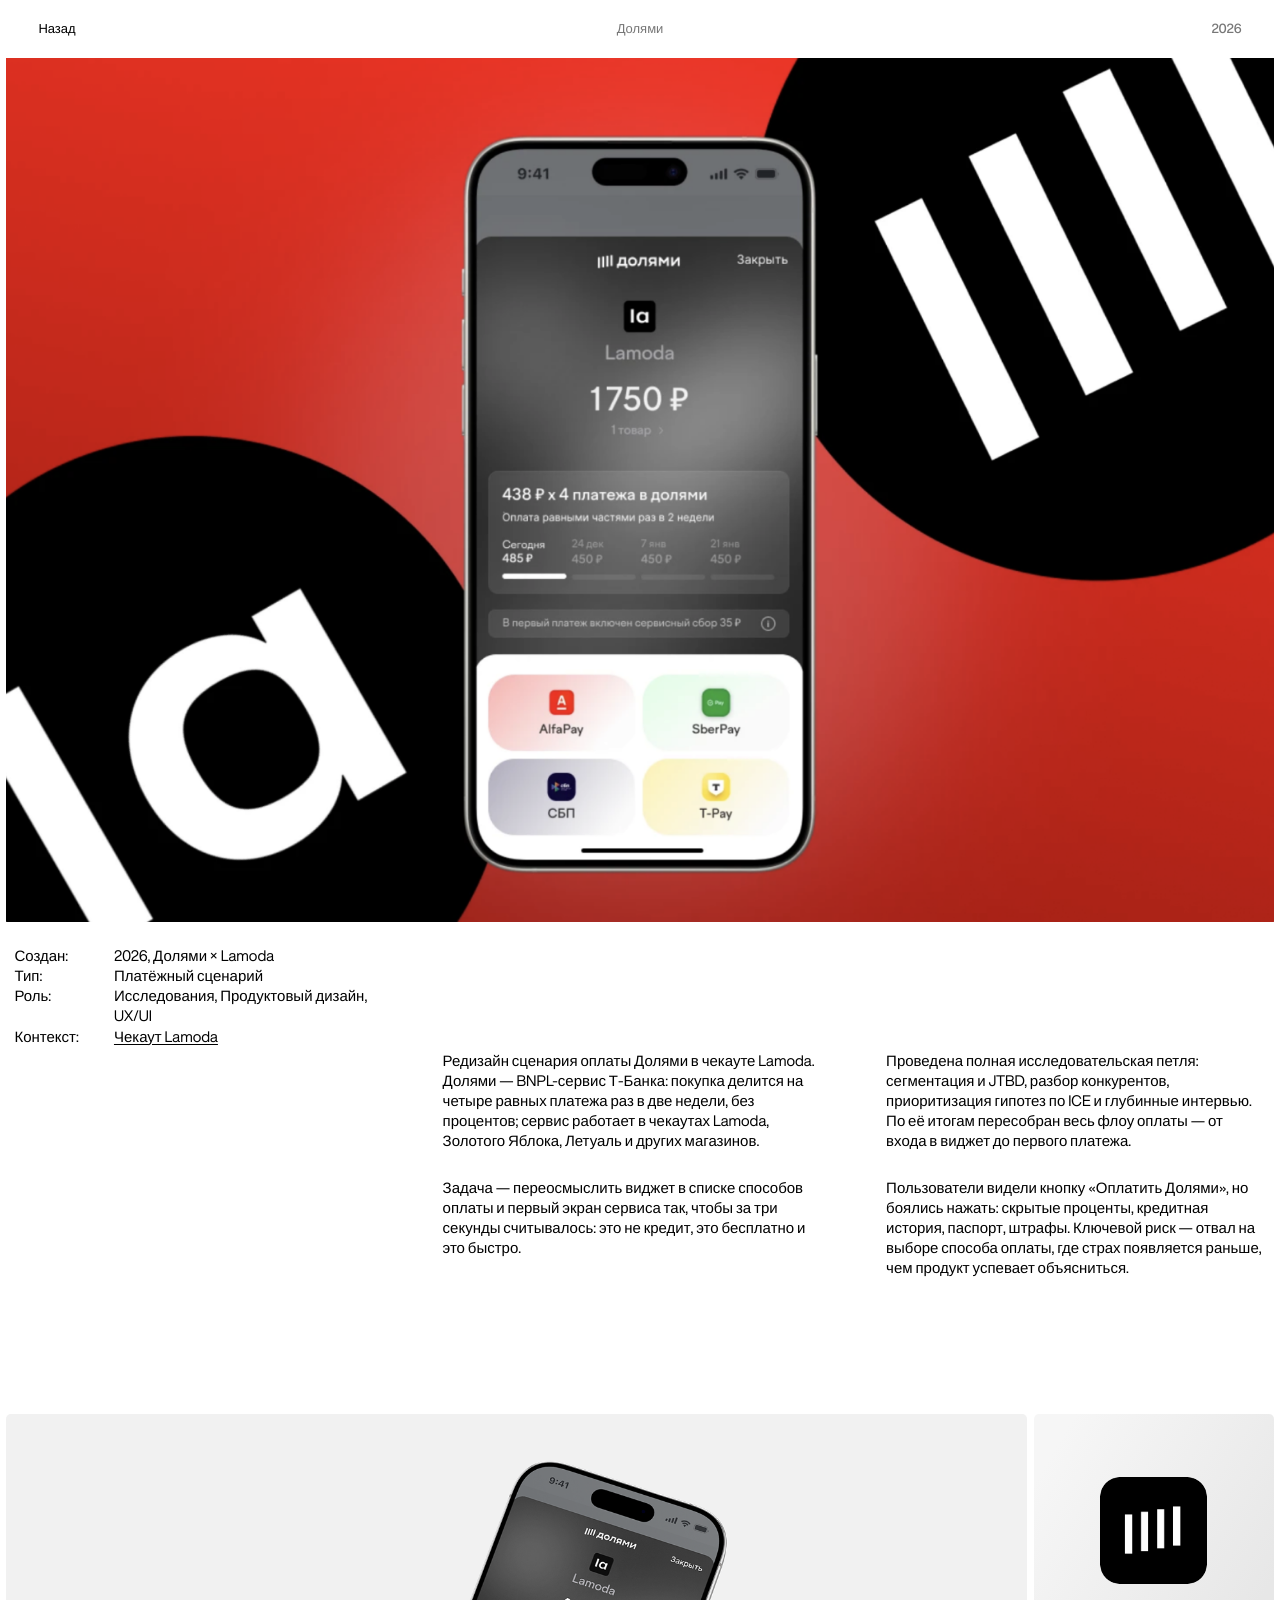
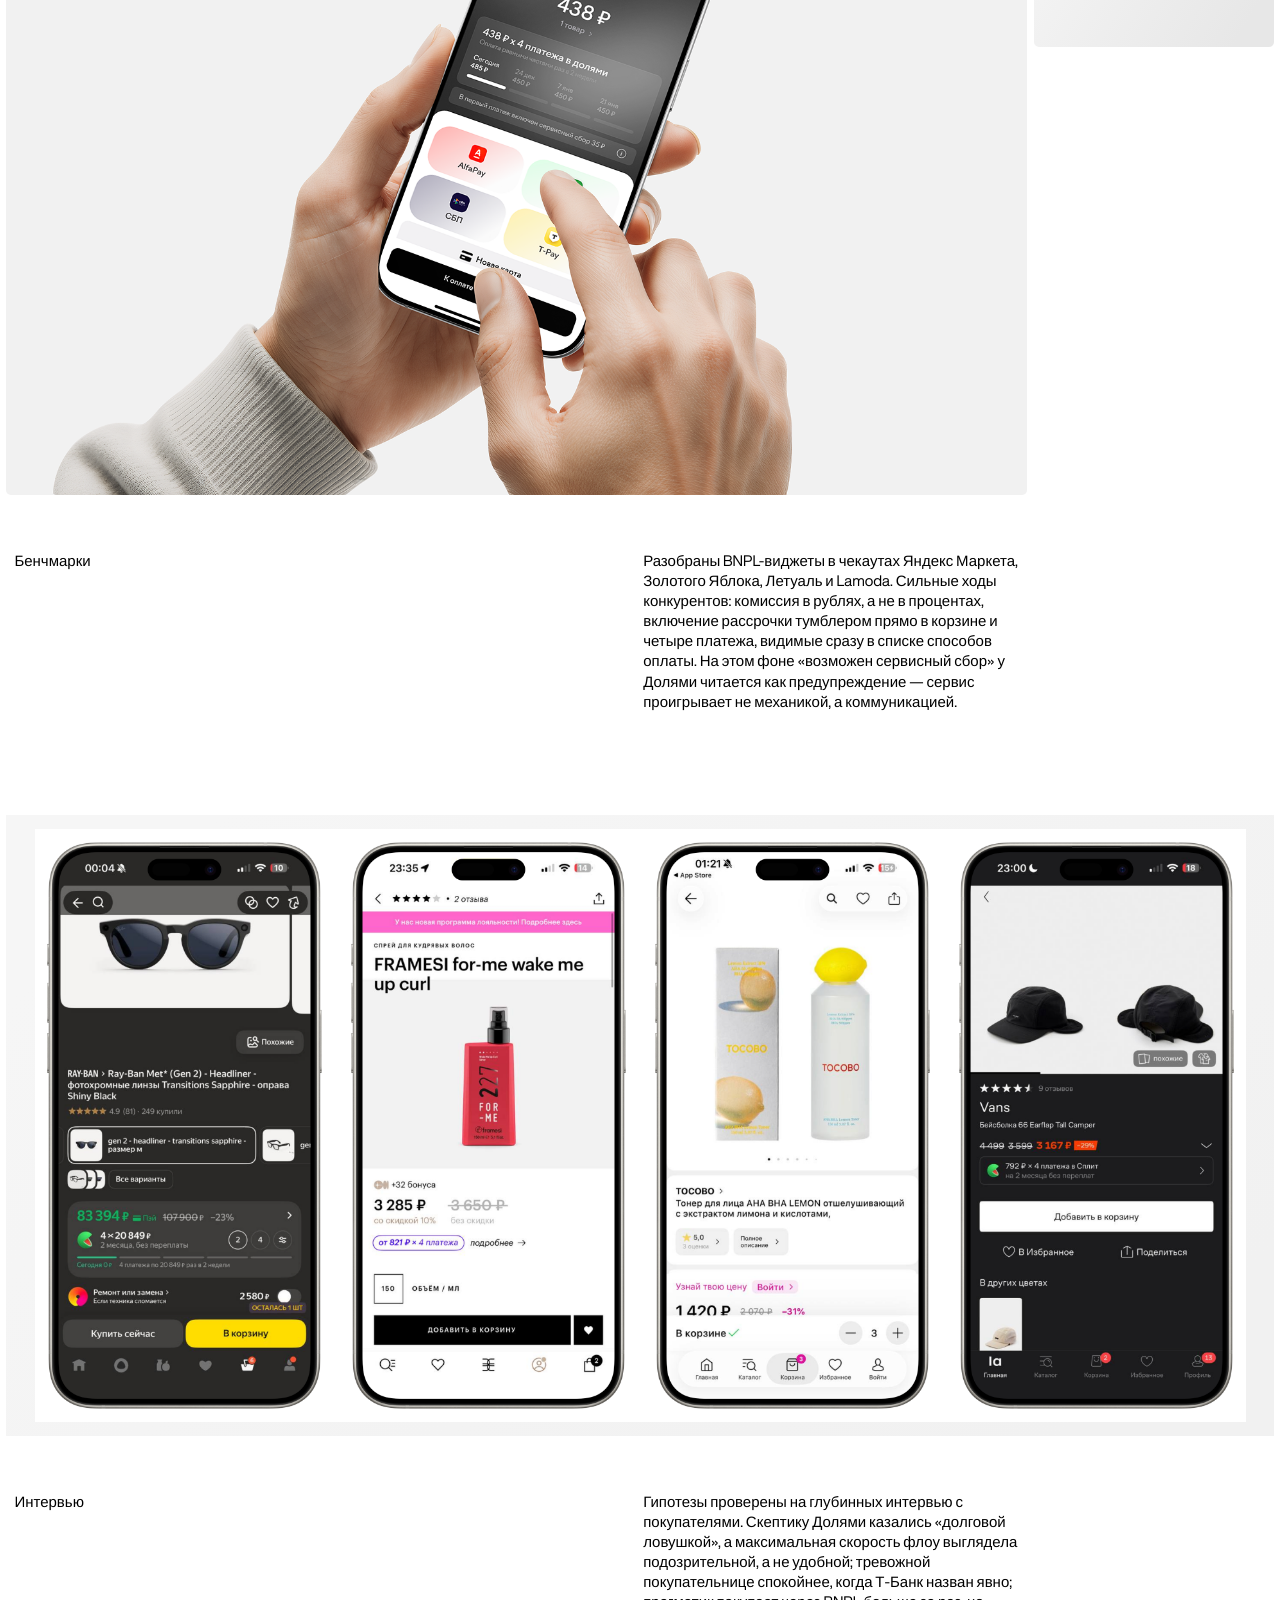
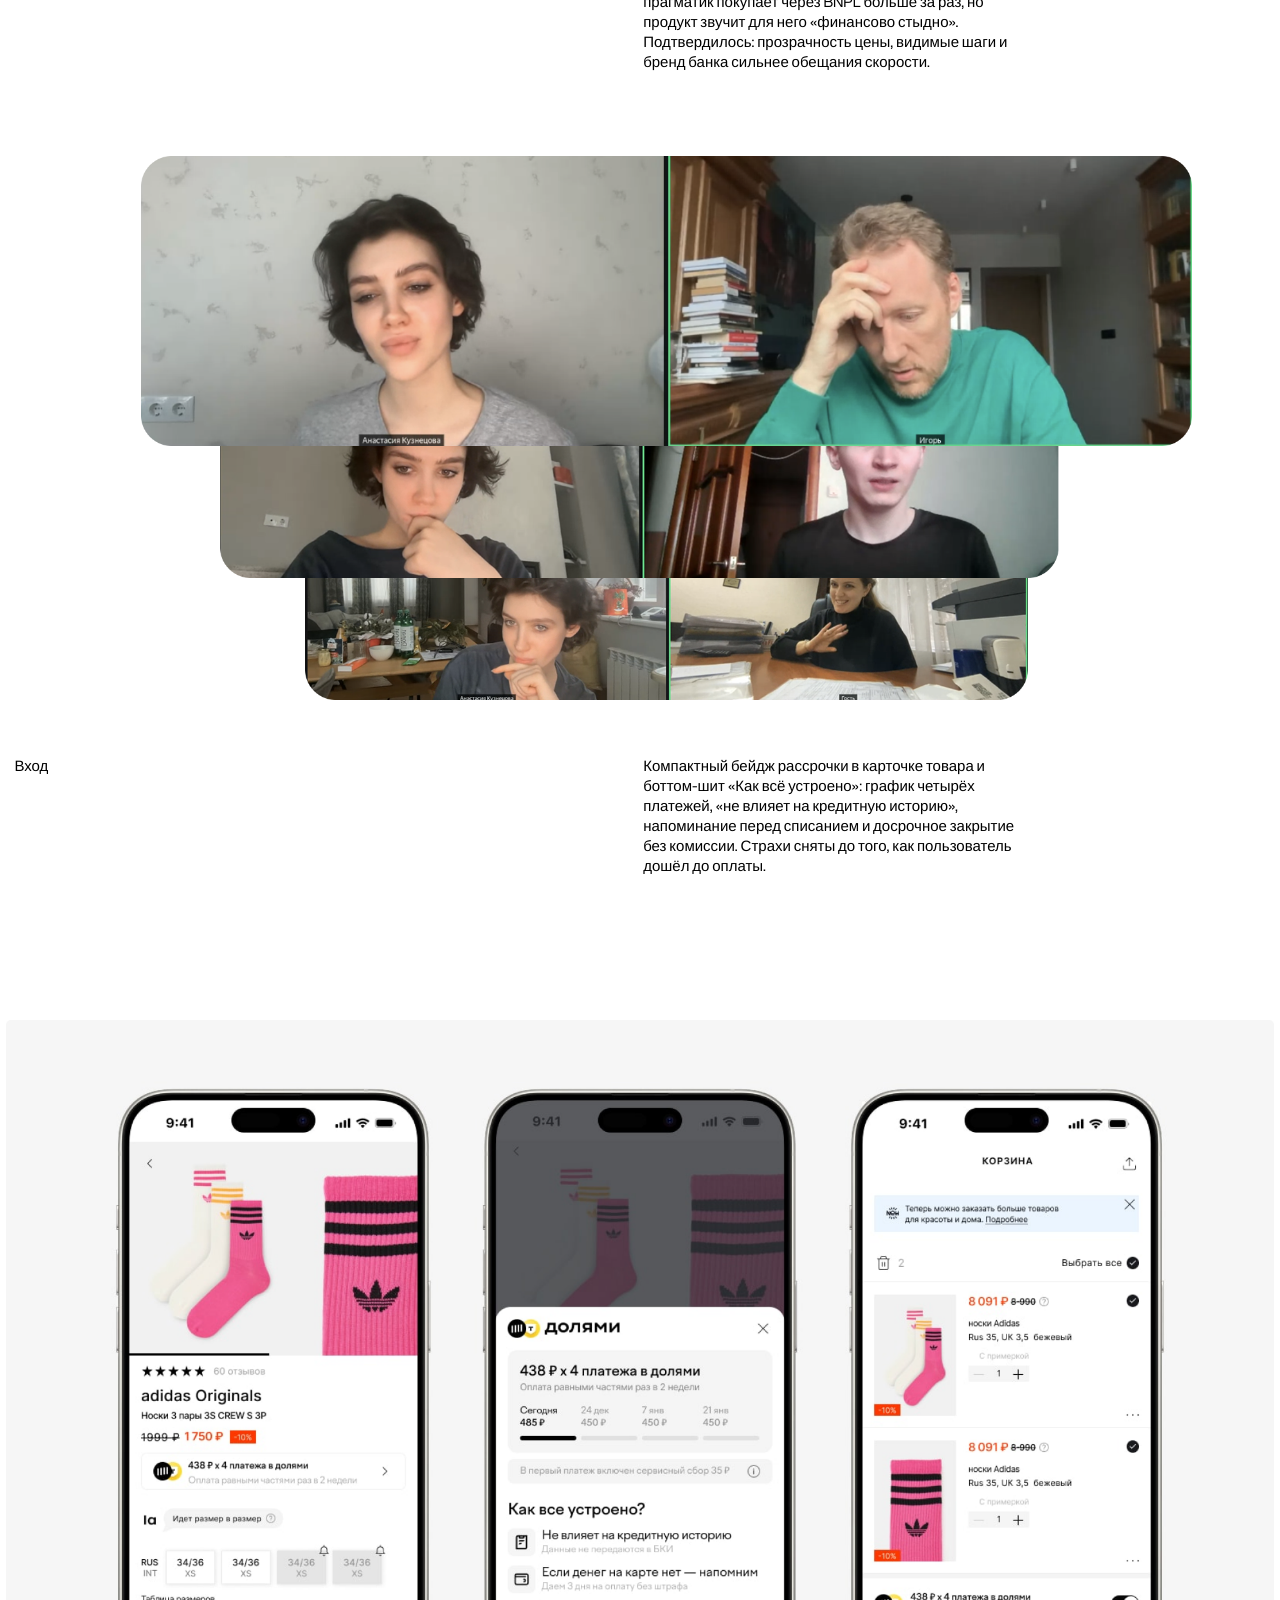
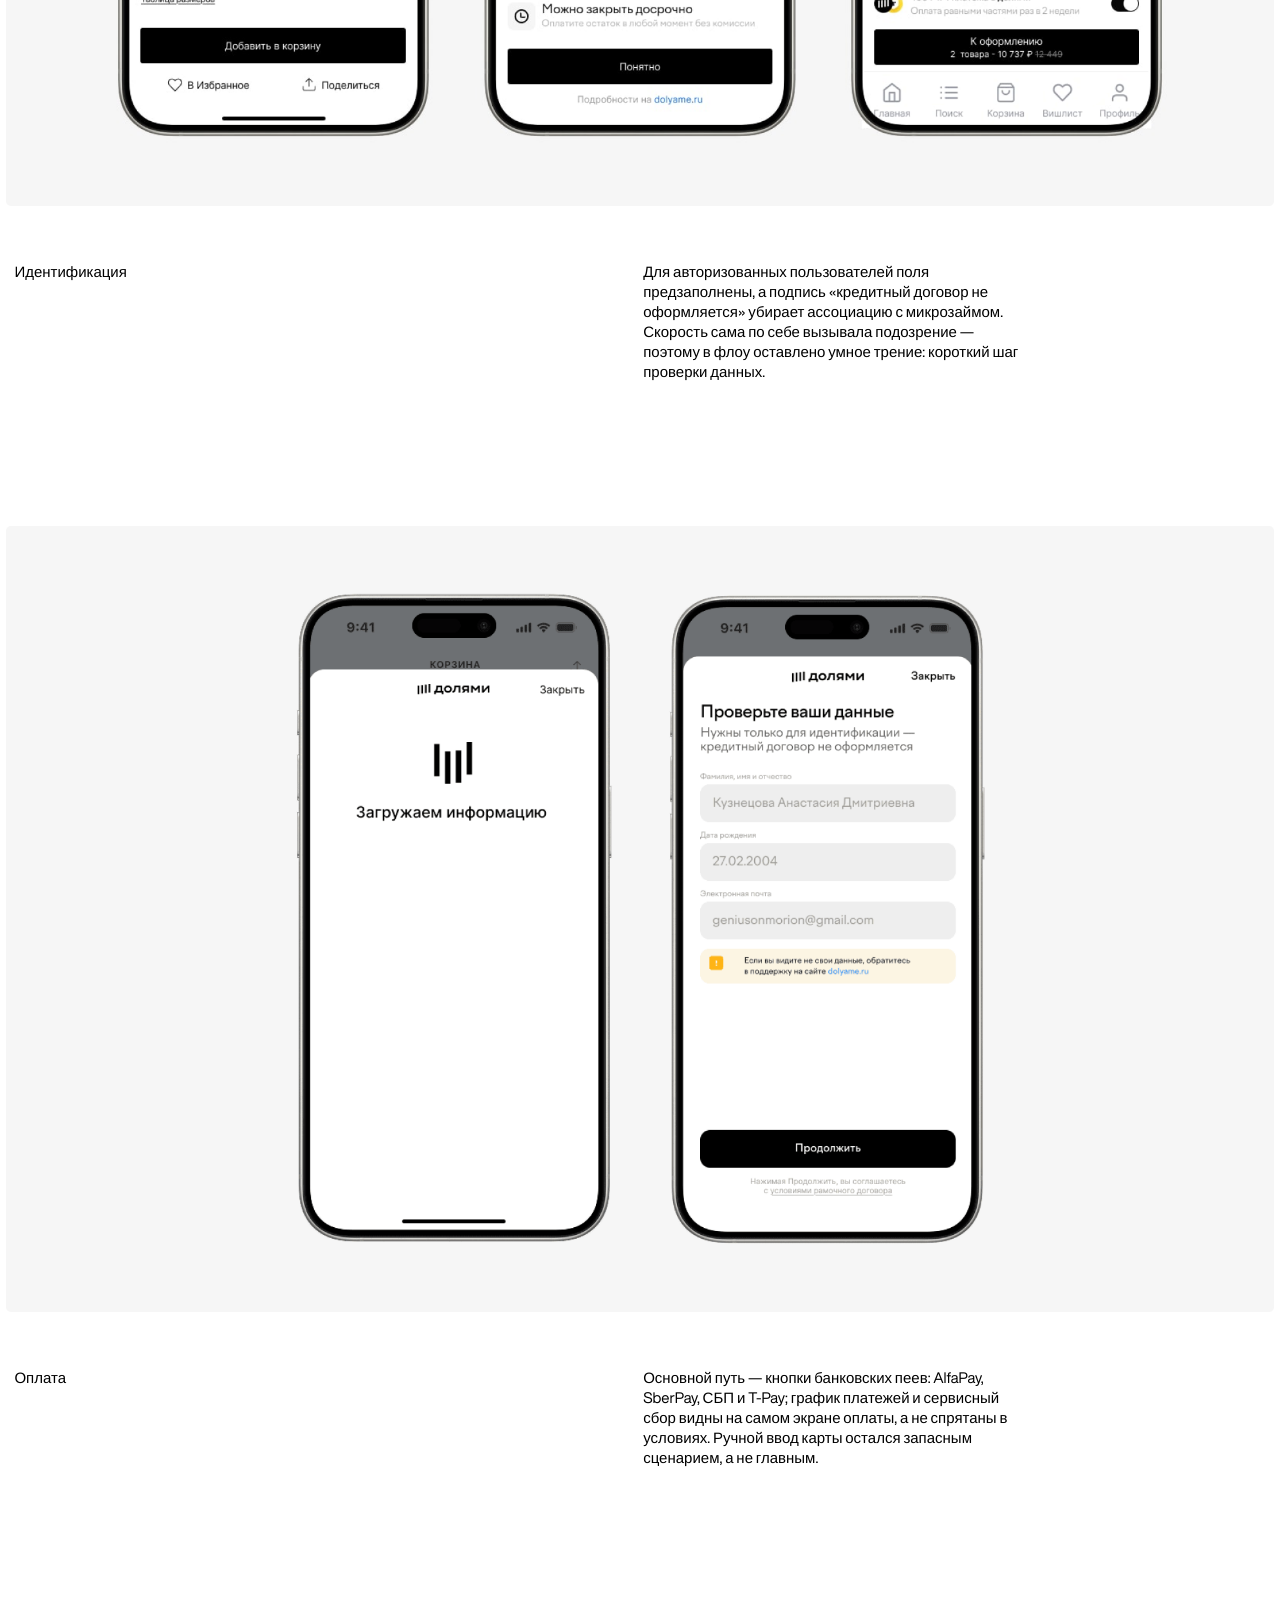
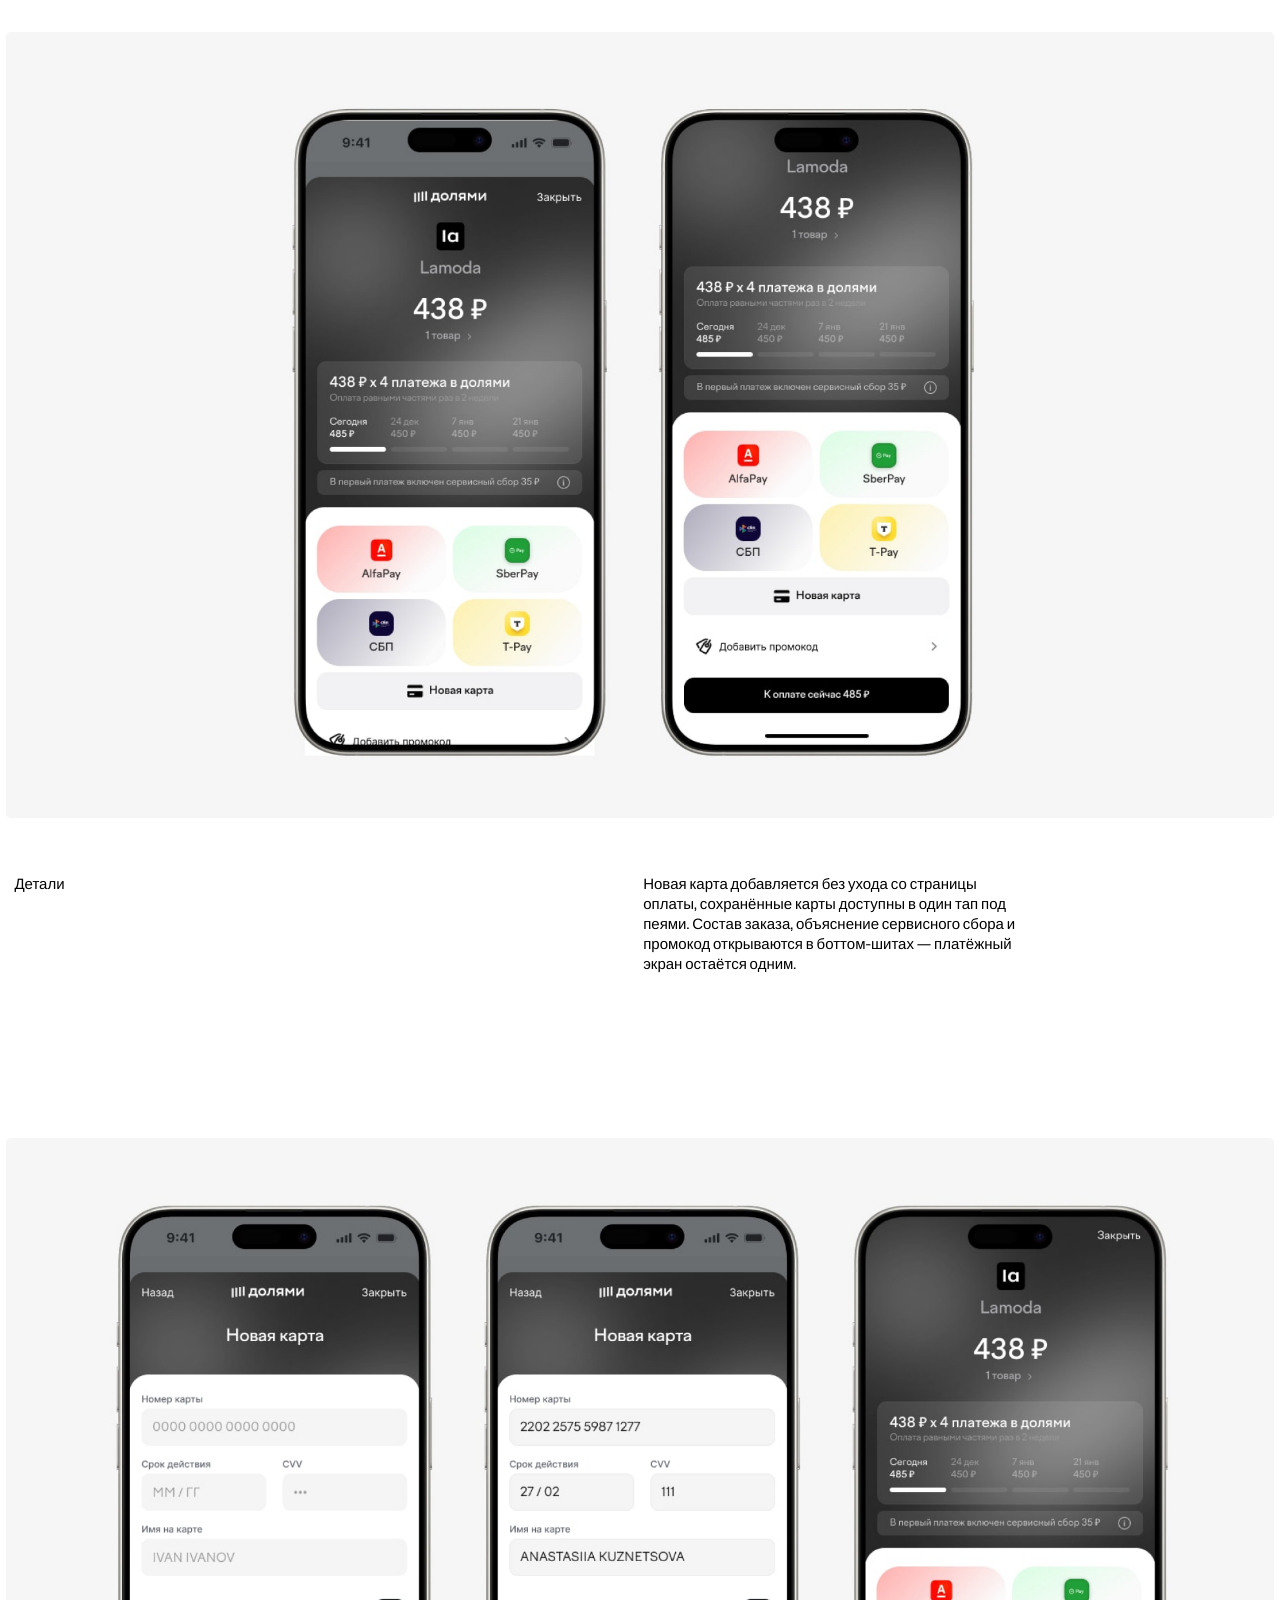
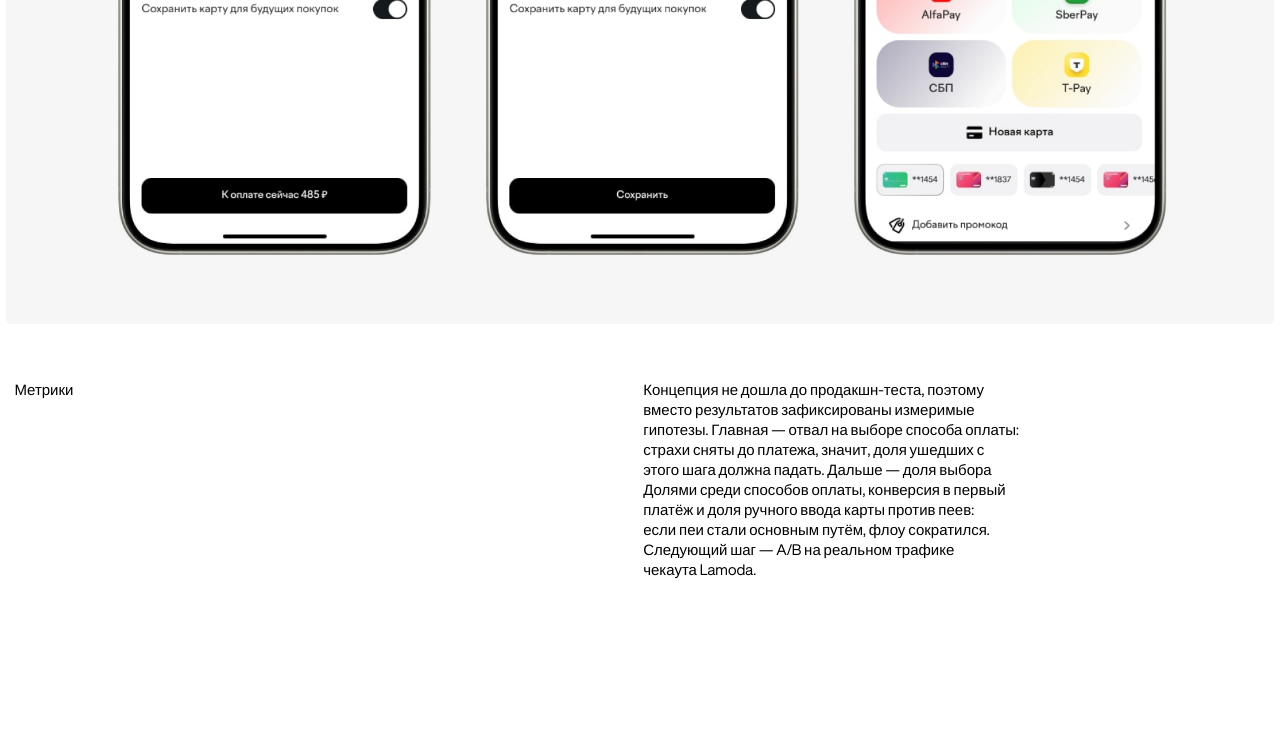
==== commit d6db60fd: "Add metrics block to Dolyami case, drop "concept" wording from intro Case now closes with measurable" ====
--- a/cases/dolyami/index.html
+++ b/cases/dolyami/index.html
@@ -10,7 +10,7 @@
     </script>
     <meta
       name="description"
-      content="Кейс Долями × Lamoda: концепция BNPL-сценария оплаты — от виджета в чекауте до первого платежа."
+      content="Кейс Долями × Lamoda: BNPL-сценарий оплаты — от виджета в чекауте до первого платежа."
     />
     <title>Долями - Анастасия Кузнецова</title>
     <link
@@ -37,7 +37,7 @@
       <section class="case-study__intro" aria-label="О проекте">
         <dl class="case-study__facts">
           <div><dt>Создан:</dt><dd>2026, Долями × Lamoda</dd></div>
-          <div><dt>Тип:</dt><dd>Концепция платёжного сценария</dd></div>
+          <div><dt>Тип:</dt><dd>Платёжный сценарий</dd></div>
           <div><dt>Роль:</dt><dd>Исследования, Продуктовый дизайн, UX/UI</dd></div>
           <div>
             <dt>Контекст:</dt>
@@ -48,7 +48,7 @@
         </dl>
         <div class="case-study__intro-copy">
           <p>
-            Концепция сценария оплаты Долями в чекауте Lamoda. Долями —
+            Редизайн сценария оплаты Долями в чекауте Lamoda. Долями —
             BNPL-сервис Т-Банка: покупка делится на четыре равных платежа
             раз в две недели, без процентов; сервис работает в чекаутах
             Lamoda, Золотого Яблока, Летуаль и других магазинов.
@@ -63,8 +63,8 @@
           <p>
             Проведена полная исследовательская петля: сегментация и JTBD,
             разбор конкурентов, приоритизация гипотез по ICE и глубинные
-            интервью. По её итогам собрана концепция флоу — от входа в
-            виджет до первого платежа.
+            интервью. По её итогам пересобран весь флоу оплаты — от входа
+            в виджет до первого платежа.
           </p>
           <p>
             Пользователи видели кнопку «Оплатить Долями», но боялись нажать:
@@ -187,6 +187,20 @@
       <figure class="case-study__media case-study__media--dolyami-panel">
         <img src="../../assets/cases/dolyami/screen-panel-4.png" alt="Форма новой карты и экран оплаты с сохранёнными картами" loading="lazy" decoding="async" />
       </figure>
+
+      <section class="case-study__caption" aria-labelledby="metrics-title">
+        <h2 id="metrics-title">Метрики</h2>
+        <p>
+          Концепция не дошла до продакшн-теста, поэтому вместо результатов
+          зафиксированы измеримые гипотезы. Главная — отвал на выборе
+          способа оплаты: страхи сняты до платежа, значит, доля ушедших с
+          этого шага должна падать. Дальше — доля выбора Долями среди
+          способов оплаты, конверсия в первый платёж и доля ручного ввода
+          карты против пеев: если пеи стали основным путём, флоу
+          сократился. Следующий шаг — A/B на реальном трафике чекаута
+          Lamoda.
+        </p>
+      </section>
     </main>
   </body>
 </html>
--- a/styles.css
+++ b/styles.css
@@ -1166,6 +1166,14 @@
   filter: saturate(1.03) contrast(1.01);
 }
 
+.case--disabled {
+  cursor: default;
+}
+
+.case--disabled:hover .gallery {
+  filter: none;
+}
+
 .grid-case,
 .accordion-container {
   display: grid;
